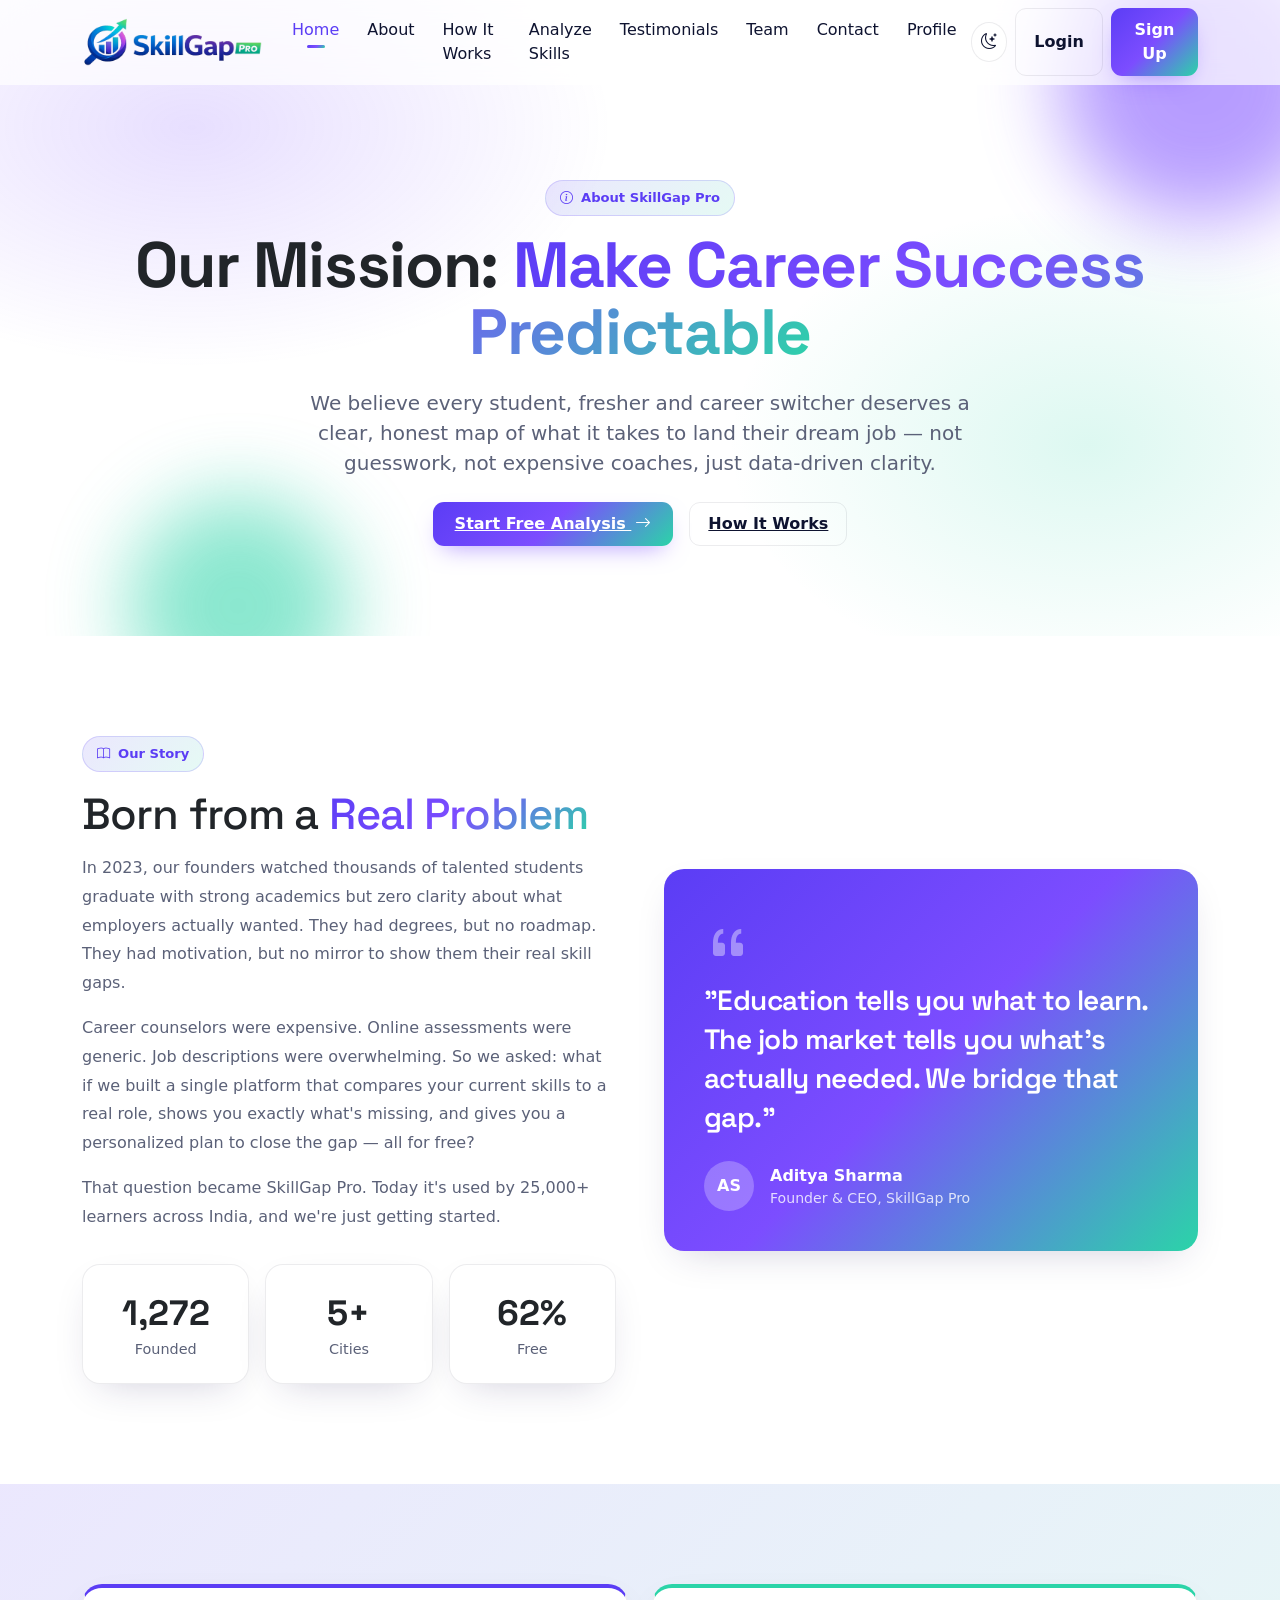
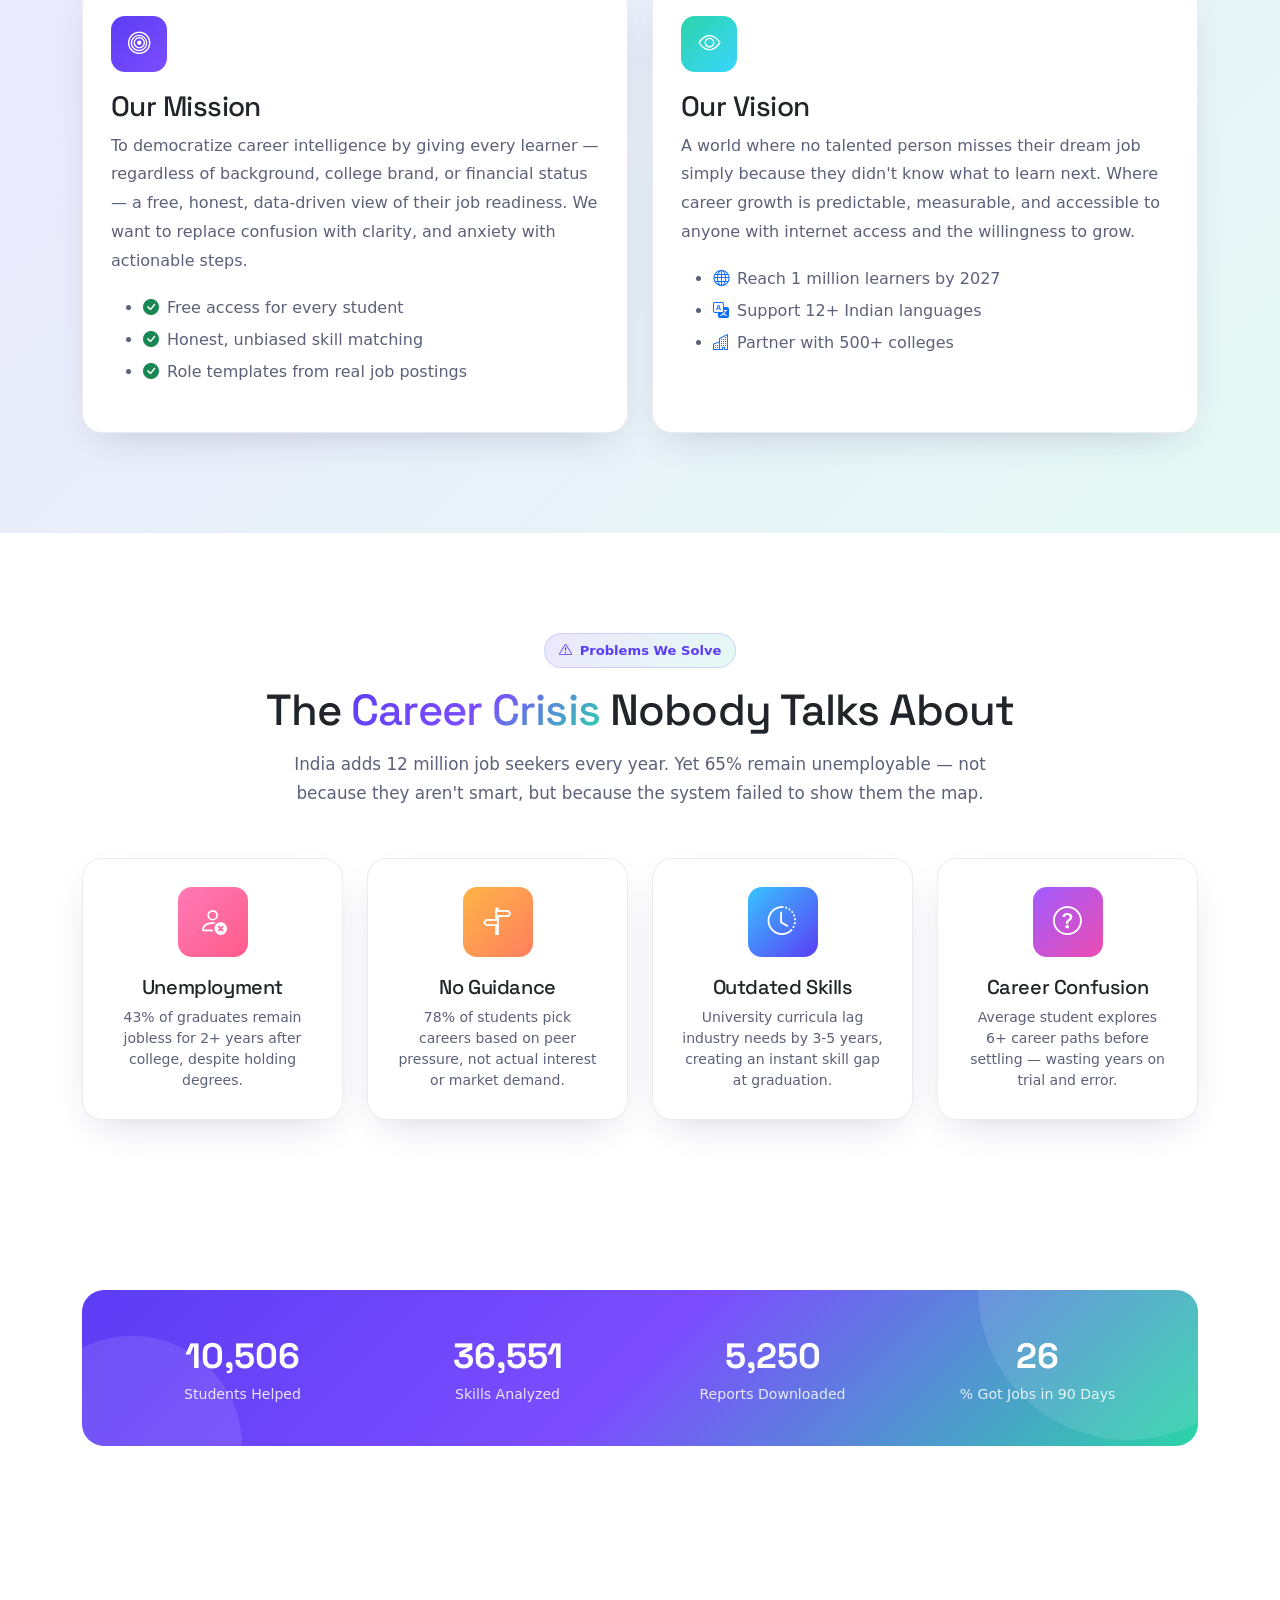
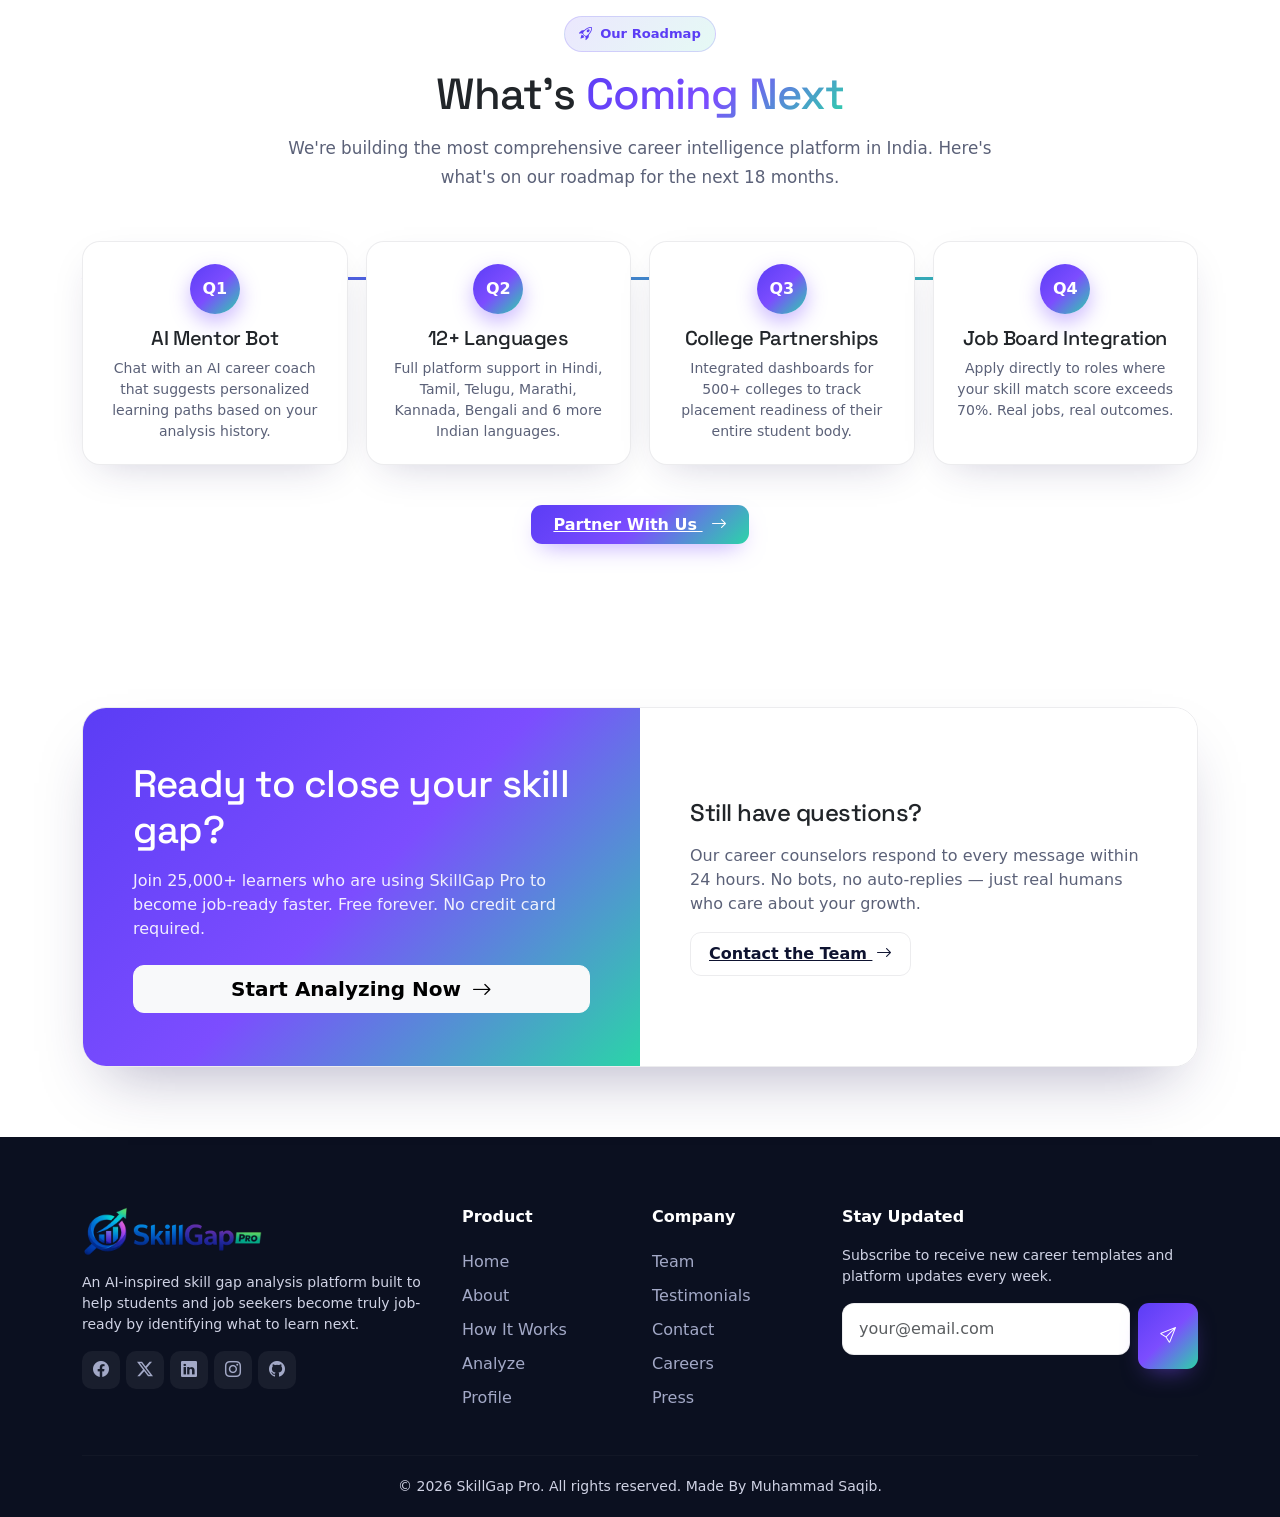
==== about.html @ 3271690a "add all files" ====
<!DOCTYPE html>
<html lang="en" data-bs-theme="light">
<head>
<meta charset="UTF-8" />
<meta name="viewport" content="width=device-width, initial-scale=1.0" />
<title>About — SkillGap Pro | Our Mission to Make Careers Accessible</title>
<link rel="stylesheet" href="css/style.css" />
<link rel="icon" href="./assets/logo/SkillGap favicon.png" />
<link href="https://cdn.jsdelivr.net/npm/bootstrap@5.3.2/dist/css/bootstrap.min.css" rel="stylesheet" />
<link rel="stylesheet" href="https://cdn.jsdelivr.net/npm/bootstrap-icons@1.11.2/font/bootstrap-icons.css" />
<link href="https://cdn.jsdelivr.net/npm/aos@2.3.4/dist/aos.css" rel="stylesheet" />
<link href="https://fonts.googleapis.com/css2?family=Plus+Jakarta+Sans:wght@400;500;600;700;800&family=Space+Grotesk:wght@500;700&display=swap" rel="stylesheet" />
</head>
<body>

<!-- ============ LOADER ============ -->
<div id="loader">
  <div class="loader-logo">
    <img src="./assets/logo/SkillGap_Logo.png" alt="Logo" style="width:200px;height: auto;">
  </div>
  <div class="loader-bar"></div>
</div>

<!-- ============ TOAST WRAPPER ============ -->
<div class="toast-wrap" id="toastWrap"></div>

<!-- ============ NAVBAR ============ -->
<nav class="navbar navbar-expand-lg fixed-top" id="mainNav">
  <div class="container">
    <a class="navbar-brand brand-logo" href="index.html">
      <!-- <span class="brand-mark"><i class="bi bi-graph-up-arrow"></i></span>
      SkillGap <span class="brand-gradient ms-1">Pro</span> -->
          <img src="./assets/logo/SkillGap_Logo.png" alt="Logo" style="width:180px;height: auto;">
    </a>
    <button class="navbar-toggler border-0" type="button" data-bs-toggle="collapse" data-bs-target="#navMenu">
      <i class="bi bi-list fs-3"></i>
    </button>
    <div class="collapse navbar-collapse" id="navMenu">
      <ul class="navbar-nav mx-auto">
        <li class="nav-item"><a class="nav-link active" href="index.html">Home</a></li>
        <li class="nav-item"><a class="nav-link" href="about.html">About</a></li>
        <li class="nav-item"><a class="nav-link" href="how-it-works.html">How It Works</a></li>
        <li class="nav-item"><a class="nav-link" href="analyze.html">Analyze Skills</a></li>
        <li class="nav-item"><a class="nav-link" href="testimonials.html">Testimonials</a></li>
        <li class="nav-item"><a class="nav-link" href="team.html">Team</a></li>
        <li class="nav-item"><a class="nav-link" href="contact.html">Contact</a></li>
        <li class="nav-item"><a class="nav-link" href="profile.html">Profile</a></li>
      </ul>
      <div class="d-flex align-items-center gap-2">
        <button class="theme-toggle" id="themeToggle" title="Toggle theme"><i class="bi bi-moon-stars"></i></button>
        <div id="authButtons" class="d-flex gap-2">
          <button class="btn-ghost" onclick="openAuth('login')">Login</button>
          <button class="btn-grad" onclick="openAuth('signup')">Sign Up</button>
        </div>
        <div id="userButtons" class="d-none align-items-center gap-2">
          <span class="d-none d-md-inline text-muted-2 small">Hi, <strong id="userName">User</strong></span>
          <button class="btn-ghost" onclick="logout()"><i class="bi bi-box-arrow-right"></i></button>
        </div>
      </div>
    </div>
  </div>
</nav>

<!-- ============ INTRO BANNER ============ -->
<section class="page-hero">
  <div class="shape s1"></div>
  <div class="shape s2"></div>
  <div class="container position-relative">
    <div data-aos="fade-up">
      <span class="badge-soft mb-3"><i class="bi bi-info-circle"></i> About SkillGap Pro</span>
      <h1 class="hero-title">Our Mission: <span class="brand-gradient">Make Career Success Predictable</span></h1>
      <p class="lead mx-auto" style="max-width:720px;color:var(--muted);">We believe every student, fresher and career switcher deserves a clear, honest map of what it takes to land their dream job — not guesswork, not expensive coaches, just data-driven clarity.</p>
      <div class="d-flex flex-wrap gap-3 justify-content-center mt-4">
        <a href="analyze.html" class="btn-grad btn-lg">Start Free Analysis <i class="bi bi-arrow-right ms-1"></i></a>
        <a href="how-it-works.html" class="btn-ghost btn-lg">How It Works</a>
      </div>
    </div>
  </div>
</section>

<!-- ============ OUR STORY ============ -->
<section class="section">
  <div class="container">
    <div class="row align-items-center g-5">
      <div class="col-lg-6" data-aos="fade-right">
        <span class="badge-soft mb-3"><i class="bi bi-book"></i> Our Story</span>
        <h2 class="section-title">Born from a <span class="brand-gradient">Real Problem</span></h2>
        <p class="text-muted-2" style="line-height:1.8;">In 2023, our founders watched thousands of talented students graduate with strong academics but zero clarity about what employers actually wanted. They had degrees, but no roadmap. They had motivation, but no mirror to show them their real skill gaps.</p>
        <p class="text-muted-2" style="line-height:1.8;">Career counselors were expensive. Online assessments were generic. Job descriptions were overwhelming. So we asked: what if we built a single platform that compares your current skills to a real role, shows you exactly what's missing, and gives you a personalized plan to close the gap — all for free?</p>
        <p class="text-muted-2" style="line-height:1.8;">That question became SkillGap Pro. Today it's used by 25,000+ learners across India, and we're just getting started.</p>
        <div class="row g-3 mt-3">
          <div class="col-4"><div class="counter-card"><div class="num"><span class="counter" data-target="2023">0</span></div><div class="lbl">Founded</div></div></div>
          <div class="col-4"><div class="counter-card"><div class="num"><span class="counter" data-target="8">0</span>+</div><div class="lbl">Cities</div></div></div>
          <div class="col-4"><div class="counter-card"><div class="num"><span class="counter" data-target="100">0</span>%</div><div class="lbl">Free</div></div></div>
        </div>
      </div>
      <div class="col-lg-6" data-aos="fade-left">
        <div class="glass-card" style="background:var(--brand-grad);color:#fff;padding:40px;border:none;">
          <i class="bi bi-quote" style="font-size:3rem;opacity:.4;"></i>
          <h3 style="font-weight:600;line-height:1.4;">"Education tells you what to learn. The job market tells you what's actually needed. We bridge that gap."</h3>
          <div class="d-flex align-items-center gap-3 mt-4">
            <div style="width:50px;height:50px;border-radius:50%;background:rgba(255,255,255,.25);display:grid;place-items:center;font-weight:700;">AS</div>
            <div><strong>Aditya Sharma</strong><div style="opacity:.8;font-size:.88rem;">Founder & CEO, SkillGap Pro</div></div>
          </div>
        </div>
      </div>
    </div>
  </div>
</section>

<!-- ============ MISSION & VISION ============ -->
<section class="section" style="background:var(--brand-grad-soft);">
  <div class="container">
    <div class="row g-4">
      <div class="col-lg-6" data-aos="fade-up">
        <div class="glass-card h-100" style="border-top:4px solid var(--brand-1);">
          <div class="feature-icon bg-grad-1"><i class="bi bi-bullseye"></i></div>
          <h3>Our Mission</h3>
          <p class="text-muted-2" style="line-height:1.8;">To democratize career intelligence by giving every learner — regardless of background, college brand, or financial status — a free, honest, data-driven view of their job readiness. We want to replace confusion with clarity, and anxiety with actionable steps.</p>
          <ul class="mt-3 text-muted-2" style="line-height:2;">
            <li><i class="bi bi-check-circle-fill text-success me-2"></i>Free access for every student</li>
            <li><i class="bi bi-check-circle-fill text-success me-2"></i>Honest, unbiased skill matching</li>
            <li><i class="bi bi-check-circle-fill text-success me-2"></i>Role templates from real job postings</li>
          </ul>
        </div>
      </div>
      <div class="col-lg-6" data-aos="fade-up" data-aos-delay="100">
        <div class="glass-card h-100" style="border-top:4px solid var(--brand-3);">
          <div class="feature-icon bg-grad-2"><i class="bi bi-eye"></i></div>
          <h3>Our Vision</h3>
          <p class="text-muted-2" style="line-height:1.8;">A world where no talented person misses their dream job simply because they didn't know what to learn next. Where career growth is predictable, measurable, and accessible to anyone with internet access and the willingness to grow.</p>
          <ul class="mt-3 text-muted-2" style="line-height:2;">
            <li><i class="bi bi-globe text-primary me-2"></i>Reach 1 million learners by 2027</li>
            <li><i class="bi bi-translate text-primary me-2"></i>Support 12+ Indian languages</li>
            <li><i class="bi bi-buildings text-primary me-2"></i>Partner with 500+ colleges</li>
          </ul>
        </div>
      </div>
    </div>
  </div>
</section>

<!-- ============ INDUSTRY PROBLEMS ============ -->
<section class="section">
  <div class="container">
    <div class="text-center mb-5" data-aos="fade-up">
      <span class="badge-soft mb-3"><i class="bi bi-exclamation-triangle"></i> Problems We Solve</span>
      <h2 class="section-title">The <span class="brand-gradient">Career Crisis</span> Nobody Talks About</h2>
      <p class="section-sub">India adds 12 million job seekers every year. Yet 65% remain unemployable — not because they aren't smart, but because the system failed to show them the map.</p>
    </div>
    <div class="row g-4">
      <div class="col-md-6 col-lg-3" data-aos="zoom-in">
        <div class="glass-card text-center">
          <div class="feature-icon bg-grad-3 mx-auto" style="width:70px;height:70px;font-size:1.8rem;"><i class="bi bi-person-x"></i></div>
          <h5>Unemployment</h5>
          <p class="text-muted-2 small mb-0">43% of graduates remain jobless for 2+ years after college, despite holding degrees.</p>
        </div>
      </div>
      <div class="col-md-6 col-lg-3" data-aos="zoom-in" data-aos-delay="100">
        <div class="glass-card text-center">
          <div class="feature-icon bg-grad-4 mx-auto" style="width:70px;height:70px;font-size:1.8rem;"><i class="bi bi-signpost-split"></i></div>
          <h5>No Guidance</h5>
          <p class="text-muted-2 small mb-0">78% of students pick careers based on peer pressure, not actual interest or market demand.</p>
        </div>
      </div>
      <div class="col-md-6 col-lg-3" data-aos="zoom-in" data-aos-delay="200">
        <div class="glass-card text-center">
          <div class="feature-icon bg-grad-5 mx-auto" style="width:70px;height:70px;font-size:1.8rem;"><i class="bi bi-clock-history"></i></div>
          <h5>Outdated Skills</h5>
          <p class="text-muted-2 small mb-0">University curricula lag industry needs by 3-5 years, creating an instant skill gap at graduation.</p>
        </div>
      </div>
      <div class="col-md-6 col-lg-3" data-aos="zoom-in" data-aos-delay="300">
        <div class="glass-card text-center">
          <div class="feature-icon bg-grad-6 mx-auto" style="width:70px;height:70px;font-size:1.8rem;"><i class="bi bi-question-circle"></i></div>
          <h5>Career Confusion</h5>
          <p class="text-muted-2 small mb-0">Average student explores 6+ career paths before settling — wasting years on trial and error.</p>
        </div>
      </div>
    </div>
  </div>
</section>

<!-- ============ ACHIEVEMENT STATS ============ -->
<section class="section-sm">
  <div class="container">
    <div class="stats-bar" data-aos="zoom-in">
      <div class="row g-4 position-relative" style="z-index:2;">
        <div class="col-6 col-md-3 text-center stat"><strong class="counter" data-target="25000">0</strong><span>Students Helped</span></div>
        <div class="col-6 col-md-3 text-center stat"><strong class="counter" data-target="87000">0</strong><span>Skills Analyzed</span></div>
        <div class="col-6 col-md-3 text-center stat"><strong class="counter" data-target="12500">0</strong><span>Reports Downloaded</span></div>
        <div class="col-6 col-md-3 text-center stat"><strong class="counter" data-target="62">0</strong><span>% Got Jobs in 90 Days</span></div>
      </div>
    </div>
  </div>
</section>

<!-- ============ FUTURE GOALS / ROADMAP ============ -->
<section class="section">
  <div class="container">
    <div class="text-center mb-5" data-aos="fade-up">
      <span class="badge-soft mb-3"><i class="bi bi-rocket-takeoff"></i> Our Roadmap</span>
      <h2 class="section-title">What's <span class="brand-gradient">Coming Next</span></h2>
      <p class="section-sub">We're building the most comprehensive career intelligence platform in India. Here's what's on our roadmap for the next 18 months.</p>
    </div>
    <div class="roadmap" data-aos="fade-up">
      <div class="node"><div class="step-num">Q1</div><h5>AI Mentor Bot</h5><p class="text-muted-2 small mb-0">Chat with an AI career coach that suggests personalized learning paths based on your analysis history.</p></div>
      <div class="node"><div class="step-num">Q2</div><h5>12+ Languages</h5><p class="text-muted-2 small mb-0">Full platform support in Hindi, Tamil, Telugu, Marathi, Kannada, Bengali and 6 more Indian languages.</p></div>
      <div class="node"><div class="step-num">Q3</div><h5>College Partnerships</h5><p class="text-muted-2 small mb-0">Integrated dashboards for 500+ colleges to track placement readiness of their entire student body.</p></div>
      <div class="node"><div class="step-num">Q4</div><h5>Job Board Integration</h5><p class="text-muted-2 small mb-0">Apply directly to roles where your skill match score exceeds 70%. Real jobs, real outcomes.</p></div>
    </div>
    <div class="text-center mt-5" data-aos="fade-up">
      <a href="contact.html" class="btn-grad btn-lg">Partner With Us <i class="bi bi-arrow-right ms-2"></i></a>
    </div>
  </div>
</section>

<!-- ============ CTA BANNER ============ -->
<section class="section-sm">
  <div class="container">
    <div class="split-banner" data-aos="zoom-in">
      <div class="left d-flex flex-column justify-content-center">
        <h2 class="mb-3" style="font-size:clamp(1.8rem,3vw,2.5rem);">Ready to close your skill gap?</h2>
        <p class="mb-4" style="opacity:.9;">Join 25,000+ learners who are using SkillGap Pro to become job-ready faster. Free forever. No credit card required.</p>
        <a href="analyze.html" class="btn btn-light btn-lg" style="border-radius:11px;font-weight:600;">Start Analyzing Now <i class="bi bi-arrow-right ms-1"></i></a>
      </div>
      <div class="right d-flex flex-column justify-content-center">
        <h4 class="mb-3">Still have questions?</h4>
        <p class="text-muted-2">Our career counselors respond to every message within 24 hours. No bots, no auto-replies — just real humans who care about your growth.</p>
        <a href="contact.html" class="btn-ghost align-self-start">Contact the Team <i class="bi bi-arrow-right ms-1"></i></a>
      </div>
    </div>
  </div>
</section>

 <footer class="footer">
    <div class="container">
      <div class="row g-4">
        <div class="col-lg-4">
          <div class="d-flex align-items-center gap-2 mb-3">
            <h4 class="mb-0 text-white"><img src="./assets/logo/SkillGap_Logo.png" alt="Logo" style="width:180px;height: auto;"></h4>
          </div>
          <p class="small">An AI-inspired skill gap analysis platform built to help students and job seekers become
            truly job-ready by identifying what to learn next.</p>
          <div class="socials mt-3"><a href="#"><i class="bi bi-facebook"></i></a><a href="#"><i
                class="bi bi-twitter-x"></i></a><a href="#"><i class="bi bi-linkedin"></i></a><a href="#"><i
                class="bi bi-instagram"></i></a><a href="#"><i class="bi bi-github"></i></a></div>
        </div>
        <div class="col-6 col-lg-2">
          <h6>Product</h6><a href="index.html">Home</a><a href="about.html">About</a><a href="how-it-works.html">How It
            Works</a><a href="analyze.html">Analyze</a><a href="profile.html">Profile</a>
        </div>
        <div class="col-6 col-lg-2">
          <h6>Company</h6><a href="team.html">Team</a><a href="testimonials.html">Testimonials</a><a
            href="contact.html">Contact</a><a href="#">Careers</a><a href="#">Press</a>
        </div>
        <div class="col-lg-4">
          <h6>Stay Updated</h6>
          <p class="small">Subscribe to receive new career templates and platform updates every week.</p>
          <form class="d-flex gap-2" onsubmit="event.preventDefault();showToast('Subscribed!','success');this.reset();">
            <input type="email" placeholder="your@email.com" class="form-control" required>
            <button class="btn-grad" type="submit"><i class="bi bi-send"></i></button>
          </form>
        </div>
      </div>
      <hr style="border-color:rgba(255,255,255,.1);margin:40px 0 20px;">
      <div class="d-flex flex-wrap justify-content-center gap-2 small">
        <div>© <span id="year"></span> SkillGap Pro. All rights reserved. Made By Muhammad Saqib.</div>
        <!-- <div><a href="#" class="d-inline">Privacy</a> · <a href="#" class="d-inline">Terms</a> · <a href="#"
            class="d-inline">Cookies</a></div> -->
      </div>
    </div>
  </footer>
<button id="backTop" title="Back to top"><i class="bi bi-arrow-up"></i></button>
<div class="modal fade" id="authModal" tabindex="-1"><div class="modal-dialog modal-dialog-centered"><div class="modal-content p-4"><div class="text-center mb-3"><span class="brand-mark mx-auto mb-2"><i class="bi bi-graph-up-arrow"></i></span><h4 class="mb-0">Welcome to SkillGap <span class="brand-gradient">Pro</span></h4></div><div class="auth-tabs"><button id="tabLogin" class="active" onclick="switchAuth('login')">Login</button><button id="tabSignup" onclick="switchAuth('signup')">Sign Up</button></div><form id="loginForm" class="d-block"><div class="mb-3"><label class="form-label small fw-semibold">Email</label><input type="email" class="form-control" id="loginEmail" placeholder="you@example.com" required></div><div class="mb-3"><label class="form-label small fw-semibold">Password</label><input type="password" class="form-control" id="loginPass" placeholder="••••••••" required></div><button type="submit" class="btn-grad w-100 py-2 mt-2">Login</button></form><form id="signupForm" class="d-none"><div class="mb-3"><label class="form-label small fw-semibold">Full Name</label><input type="text" class="form-control" id="suName" required></div><div class="mb-3"><label class="form-label small fw-semibold">Email</label><input type="email" class="form-control" id="suEmail" required></div><div class="row g-2"><div class="col-6 mb-3"><label class="form-label small fw-semibold">Password</label><input type="password" class="form-control" id="suPass" required></div><div class="col-6 mb-3"><label class="form-label small fw-semibold">Confirm</label><input type="password" class="form-control" id="suPass2" required></div></div><div class="mb-3"><label class="form-label small fw-semibold">I am a...</label><select id="suRole" class="form-select" required><option value="">-- Select --</option><option>Student</option><option>Job Seeker</option><option>Fresher</option><option>Professional</option></select></div><button type="submit" class="btn-grad w-100 py-2 mt-2">Create Account</button></form></div></div></div>

<script src="https://code.jquery.com/jquery-3.7.1.min.js"></script>
<script src="https://cdn.jsdelivr.net/npm/bootstrap@5.3.2/dist/js/bootstrap.bundle.min.js"></script>
<script src="https://cdn.jsdelivr.net/npm/aos@2.3.4/dist/aos.js"></script>
<script src="js/app.js"></script>
</body>
</html>
---- css/style.css ----
/* =======================================================
   SkillGap Pro — Shared Design System
   ======================================================= */
:root{
  --brand-1:#5b3df5;
  --brand-2:#7c4dff;
  --brand-3:#2bd4a8;
  --brand-grad:linear-gradient(135deg,#5b3df5 0%,#7c4dff 50%,#2bd4a8 100%);
  --brand-grad-soft:linear-gradient(135deg,rgba(91,61,245,.12),rgba(43,212,168,.12));
  --bg:#f6f7fb;
  --card:#ffffff;
  --text:#0e1330;
  --muted:#5b6178;
  --border:rgba(14,19,48,.08);
  --shadow:0 14px 40px -18px rgba(38,30,90,.25);
  --shadow-lg:0 30px 60px -25px rgba(38,30,90,.35);
}
[data-bs-theme="dark"]{
  --bg:#0b1020;
  --card:#121933;
  --text:#eef0ff;
  --muted:#a3a9c7;
  --border:rgba(255,255,255,.08);
  --shadow:0 14px 40px -18px rgba(0,0,0,.6);
  --shadow-lg:0 30px 60px -25px rgba(0,0,0,.8);
}
*{ -webkit-tap-highlight-color:transparent;}
html{ scroll-behavior:smooth;}
body{
  font-family:'Plus Jakarta Sans',system-ui,-apple-system,Segoe UI,Roboto,sans-serif;
  background:var(--bg);color:var(--text);overflow-x:hidden;
}
h1,h2,h3,h4,h5{ font-family:'Space Grotesk','Plus Jakarta Sans',sans-serif;font-weight:700;letter-spacing:-.02em;}
.section{ padding:100px 0; position:relative;}
.section-sm{ padding:70px 0;}
.section-lg{ padding:140px 0;}
.text-muted-2{ color:var(--muted)!important;}
.brand-gradient{
  background:var(--brand-grad);-webkit-background-clip:text;background-clip:text;color:transparent;
}
.badge-soft{
  display:inline-flex;align-items:center;gap:8px;
  padding:7px 14px;border-radius:999px;
  background:var(--brand-grad-soft);
  color:var(--brand-1);font-weight:600;font-size:.82rem;
  border:1px solid rgba(91,61,245,.18);
}
[data-bs-theme="dark"] .badge-soft{ color:#bcb0ff;border-color:rgba(124,77,255,.3);}
.section-title{ font-size:clamp(1.8rem,3.4vw,2.8rem);margin-bottom:14px;}
.section-sub{ color:var(--muted);max-width:720px;margin:0 auto 50px;font-size:1.05rem;line-height:1.7;}
.hero-title{ font-size:clamp(2.2rem,5vw,4.2rem);line-height:1.05;font-weight:800;margin-bottom:22px;}

/* ====== NAVBAR ====== */
.navbar{
  background:rgba(255,255,255,.7);backdrop-filter:blur(18px);-webkit-backdrop-filter:blur(18px);
  transition:all .3s ease;padding:14px 0;border-bottom:1px solid transparent;
}
[data-bs-theme="dark"] .navbar{ background:rgba(11,16,32,.7);}
.navbar.scrolled{ box-shadow:0 10px 30px -20px rgba(0,0,0,.25);border-bottom-color:var(--border);padding:8px 0;}
.navbar .brand-logo{
  display:flex;align-items:center;gap:10px;font-weight:800;font-family:'Space Grotesk';
  font-size:1.3rem;color:var(--text)!important;
}
.brand-mark{
  width:38px;height:38px;border-radius:11px;background:var(--brand-grad);
  display:grid;place-items:center;color:#fff;font-size:1.1rem;
  box-shadow:0 8px 20px rgba(124,77,255,.4);
}
.nav-link{
  color:var(--text)!important;font-weight:500;font-size:.95rem;
  padding:8px 14px!important;border-radius:8px;transition:all .25s;position:relative;
}
.nav-link:hover{ color:var(--brand-1)!important;}
.nav-link.active{ color:var(--brand-1)!important;}
.nav-link.active::after{
  content:"";position:absolute;bottom:2px;left:50%;transform:translateX(-50%);
  width:18px;height:3px;border-radius:3px;background:var(--brand-grad);
}
.btn-grad{
  background:var(--brand-grad);color:#fff;border:none;
  padding:10px 22px;border-radius:11px;font-weight:600;
  box-shadow:0 10px 25px -10px rgba(124,77,255,.6);transition:transform .25s, box-shadow .25s;
}
.btn-grad:hover{ color:#fff;transform:translateY(-2px);box-shadow:0 16px 32px -10px rgba(124,77,255,.7);}
.btn-ghost{
  background:transparent;border:1.5px solid var(--border);color:var(--text);
  padding:9px 18px;border-radius:11px;font-weight:600;transition:.25s;
}
.btn-ghost:hover{ border-color:var(--brand-1);color:var(--brand-1);}
.theme-toggle{
  width:40px;height:40px;border-radius:50%;border:1.5px solid var(--border);
  background:var(--card);color:var(--text);display:grid;place-items:center;cursor:pointer;transition:.25s;
}
.theme-toggle:hover{ border-color:var(--brand-1);color:var(--brand-1);}

/* ====== HERO ====== */
.hero{
  position:relative;padding:160px 0 100px;overflow:hidden;
  background:
    radial-gradient(900px 500px at 85% 10%, rgba(124,77,255,.18), transparent 60%),
    radial-gradient(700px 500px at 10% 60%, rgba(43,212,168,.16), transparent 60%);
}
[data-bs-theme="dark"] .hero{
  background:
    radial-gradient(900px 500px at 85% 10%, rgba(124,77,255,.28), transparent 60%),
    radial-gradient(700px 500px at 10% 60%, rgba(43,212,168,.2), transparent 60%);
}
.hero p.lead{ font-size:1.15rem;color:var(--muted);max-width:560px;line-height:1.7;}
.typed{ border-right:3px solid var(--brand-1);padding-right:4px;color:var(--brand-1);}
.shape{
  position:absolute;border-radius:50%;filter:blur(40px);opacity:.55;
  animation:float 10s ease-in-out infinite;
}
.shape.s1{ width:280px;height:280px;background:#7c4dff;top:-60px;right:-60px;}
.shape.s2{ width:220px;height:220px;background:#2bd4a8;bottom:-80px;left:10%;animation-delay:-3s;}
.shape.s3{ width:160px;height:160px;background:#ff7ab6;top:40%;left:-40px;animation-delay:-6s;}
@keyframes float{ 50%{ transform:translateY(-30px) translateX(15px);} }

/* ====== CARDS ====== */
.glass-card{
  background:var(--card);border:1px solid var(--border);
  border-radius:20px;padding:28px;box-shadow:var(--shadow);
  transition:transform .35s ease, box-shadow .35s ease;height:100%;
}
.glass-card:hover{ transform:translateY(-6px); box-shadow:var(--shadow-lg);}
.feature-icon{
  width:56px;height:56px;border-radius:14px;display:grid;place-items:center;
  color:#fff;font-size:1.4rem;margin-bottom:18px;
}
.bg-grad-1{ background:linear-gradient(135deg,#5b3df5,#7c4dff);}
.bg-grad-2{ background:linear-gradient(135deg,#2bd4a8,#3ad6ff);}
.bg-grad-3{ background:linear-gradient(135deg,#ff7ab6,#ff5c8a);}
.bg-grad-4{ background:linear-gradient(135deg,#ffb547,#ff7e5f);}
.bg-grad-5{ background:linear-gradient(135deg,#37c4ff,#5b3df5);}
.bg-grad-6{ background:linear-gradient(135deg,#a05bff,#ec4cb1);}

/* ====== COUNTERS ====== */
.counter-card{
  background:var(--card);border-radius:18px;padding:22px;text-align:center;
  border:1px solid var(--border);box-shadow:var(--shadow);
}
.counter-card .num{ font-family:'Space Grotesk';font-size:2.2rem;font-weight:800;}
.counter-card .lbl{ color:var(--muted);font-size:.9rem;}

/* ====== TIMELINE ====== */
.timeline{ position:relative; padding:30px 0;}
.timeline::before{
  content:"";position:absolute;left:50%;top:0;bottom:0;width:3px;
  background:linear-gradient(180deg,transparent,#7c4dff 20%,#2bd4a8 80%,transparent);
  transform:translateX(-50%);border-radius:3px;
}
.t-step{ display:flex;align-items:center;gap:24px;margin-bottom:30px;position:relative;}
.t-step .t-body{
  flex:1;background:var(--card);border-radius:18px;padding:22px;
  border:1px solid var(--border);box-shadow:var(--shadow);
}
.t-step .t-icon{
  width:56px;height:56px;border-radius:50%;flex-shrink:0;
  background:var(--brand-grad);color:#fff;display:grid;place-items:center;
  font-weight:700;font-size:1.2rem;box-shadow:0 8px 22px rgba(124,77,255,.4);z-index:2;
}
.t-step.left{ flex-direction:row;}
.t-step.right{ flex-direction:row-reverse;}
@media (max-width:767px){
  .timeline::before{ left:26px;}
  .t-step,.t-step.right{ flex-direction:row;}
}

/* ====== DONUTS / CHIPS ====== */
.donut{
  --p:65;width:170px;height:170px;border-radius:50%;
  background:conic-gradient(var(--brand-1) calc(var(--p)*1%), rgba(125,77,255,.12) 0);
  display:grid;place-items:center;position:relative;margin:0 auto;
}
.donut::before{ content:"";position:absolute;inset:14px;border-radius:50%;background:var(--card);}
.donut .val{ position:relative;font-family:'Space Grotesk';font-weight:800;font-size:1.8rem;}
.donut .lbl{ position:relative;color:var(--muted);font-size:.78rem;text-transform:uppercase;letter-spacing:.08em;}
.skill-chip{
  display:inline-flex;align-items:center;gap:6px;padding:6px 12px;border-radius:999px;
  font-size:.82rem;font-weight:600;margin:4px;
}
.chip-strong{ background:rgba(43,212,168,.15);color:#0a8c6a;border:1px solid rgba(43,212,168,.35);}
.chip-miss{ background:rgba(255,92,138,.13);color:#c63460;border:1px solid rgba(255,92,138,.3);}
.chip-improve{ background:rgba(255,181,71,.16);color:#a26a00;border:1px solid rgba(255,181,71,.4);}
[data-bs-theme="dark"] .chip-strong{ color:#7af0c8;}
[data-bs-theme="dark"] .chip-miss{ color:#ff95b3;}
[data-bs-theme="dark"] .chip-improve{ color:#ffc97a;}

/* ====== TESTIMONIALS ====== */
.testimonial{
  background:var(--card);border-radius:20px;padding:26px;border:1px solid var(--border);
  box-shadow:var(--shadow);height:100%;
}
.testimonial .stars{ color:#f5b400; margin-bottom:10px;}
.testimonial .who{ display:flex;align-items:center;gap:12px;margin-top:18px;}
.testimonial .who img{ width:46px;height:46px;border-radius:50%;object-fit:cover;}

/* ====== TEAM ====== */
.team-card{
  background:var(--card);border-radius:20px;border:1px solid var(--border);
  box-shadow:var(--shadow);overflow:hidden;text-align:center;
  transition:transform .35s, box-shadow .35s;
}
.team-card:hover{ transform:translateY(-8px);box-shadow:var(--shadow-lg);}
.team-card .photo{
  height:240px;background:var(--brand-grad-soft);display:grid;place-items:center;
  font-size:5rem;color:rgba(124,77,255,.55);
}
.team-card .info{ padding:20px;}
.team-card .socials a{
  width:34px;height:34px;border-radius:50%;display:inline-grid;place-items:center;
  background:var(--brand-grad-soft);color:var(--brand-1);margin:0 3px;transition:.25s;
}
.team-card .socials a:hover{ background:var(--brand-grad);color:#fff;}

/* ====== GALLERY ====== */
.gallery-img{
  border-radius:18px;overflow:hidden;border:1px solid var(--border);
  box-shadow:var(--shadow);transition:transform .35s;cursor:pointer;
  aspect-ratio:4/3;display:grid;place-items:center;
  background:var(--brand-grad-soft);font-size:3rem;color:var(--brand-1);
  position:relative;
}
.gallery-img:hover{ transform:scale(1.03);}
.gallery-img .tag{
  position:absolute;left:14px;bottom:14px;background:var(--card);
  padding:6px 12px;border-radius:8px;font-size:.8rem;font-weight:600;color:var(--text);
}

/* ====== NEWSLETTER ====== */
.newsletter{
  background:var(--brand-grad);border-radius:28px;padding:50px;
  color:#fff;text-align:center;position:relative;overflow:hidden;
}
.newsletter::before,.newsletter::after{
  content:"";position:absolute;border-radius:50%;background:rgba(255,255,255,.12);
}
.newsletter::before{ width:260px;height:260px;top:-100px;right:-100px;}
.newsletter::after{ width:200px;height:200px;bottom:-80px;left:-60px;}

/* ====== CONTACT / FORMS ====== */
.contact-form input,.contact-form textarea,.contact-form select,.form-control,.form-select{
  background:var(--card)!important;border:1.5px solid var(--border)!important;color:var(--text)!important;
  border-radius:12px!important;padding:13px 16px!important;width:100%!important;margin-bottom:14px;transition:.25s;
}
.contact-form input:focus,.contact-form textarea:focus,.contact-form select:focus,
.form-control:focus,.form-select:focus{
  outline:none!important;border-color:var(--brand-1)!important;box-shadow:0 0 0 4px rgba(124,77,255,.15)!important;
}
.contact-info-card{
  background:var(--card);border:1px solid var(--border);border-radius:18px;
  padding:22px;box-shadow:var(--shadow);height:100%;
}
.contact-info-card .ic{
  width:52px;height:52px;border-radius:14px;display:grid;place-items:center;
  color:#fff;font-size:1.4rem;margin-bottom:14px;
}

/* ====== FAQ ACCORDION ====== */
.accordion-item{
  background:var(--card)!important;border:1px solid var(--border)!important;
  border-radius:14px!important;margin-bottom:12px;overflow:hidden;
}
.accordion-button{
  background:transparent!important;color:var(--text)!important;
  font-weight:600;box-shadow:none!important;
}
.accordion-button:not(.collapsed){ color:var(--brand-1)!important;background:var(--brand-grad-soft)!important;}
.accordion-button::after{ filter:var(--brand-1);}
.accordion-body{ color:var(--muted);line-height:1.7;}

/* ====== FOOTER ====== */
.footer{
  background:#0b1020;color:#cfd2e4;padding:70px 0 20px;
}
.footer h6{ color:#fff;font-weight:700;margin-bottom:18px;}
.footer a{ color:#a3a9c7;text-decoration:none;display:block;padding:5px 0;transition:.2s;}
.footer a:hover{ color:#fff;}
.footer .socials a{
  width:38px;height:38px;border-radius:10px;background:rgba(255,255,255,.06);
  display:inline-grid;place-items:center;margin-right:6px;
}
.footer .socials a:hover{ background:var(--brand-grad);}

/* ====== BACK TO TOP ====== */
#backTop{
  position:fixed;right:22px;bottom:22px;width:46px;height:46px;border-radius:50%;
  background:var(--brand-grad);color:#fff;border:none;
  display:none;align-items:center;justify-content:center;
  box-shadow:0 10px 25px rgba(124,77,255,.5);z-index:999;
}
#backTop.show{ display:flex;}

/* ====== TOAST ====== */
.toast-wrap{
  position:fixed;top:90px;right:22px;z-index:9999;display:flex;flex-direction:column;gap:10px;
}
.toast-msg{
  background:var(--card);border:1px solid var(--border);border-left:4px solid var(--brand-1);
  border-radius:12px;padding:14px 18px;box-shadow:var(--shadow);
  min-width:240px;display:flex;align-items:center;gap:12px;
  animation:slideIn .35s ease;
}
.toast-msg.success{ border-left-color:#2bd4a8;}
.toast-msg.error{ border-left-color:#ff5c8a;}
.toast-msg.warning{ border-left-color:#ffb547;}
@keyframes slideIn{ from{opacity:0;transform:translateX(20px);}}

/* ====== AUTH MODAL ====== */
.modal-content{
  background:var(--card);color:var(--text);border:1px solid var(--border);border-radius:20px;
}
.modal-content .form-control,.modal-content .form-select{
  background:transparent!important;color:var(--text)!important;
  border:1.5px solid var(--border)!important;border-radius:11px!important;padding:11px 14px!important;
}
.modal-content .form-control:focus,.modal-content .form-select:focus{
  border-color:var(--brand-1)!important;box-shadow:0 0 0 4px rgba(124,77,255,.15)!important;
}
.auth-tabs{
  display:flex;background:var(--brand-grad-soft);padding:5px;border-radius:12px;margin-bottom:24px;
}
.auth-tabs button{
  flex:1;border:none;background:transparent;padding:10px;border-radius:9px;font-weight:600;color:var(--muted);
}
.auth-tabs button.active{ background:var(--card);color:var(--brand-1);box-shadow:0 4px 12px rgba(0,0,0,.06);}

/* ====== ANALYZE / DASHBOARD ====== */
.app-shell{ padding:120px 0 80px; min-height:100vh;}
.input-card{
  background:var(--card);border-radius:22px;border:1px solid var(--border);
  box-shadow:var(--shadow);padding:30px;
}
.tag-input{
  display:flex;flex-wrap:wrap;gap:6px;align-items:center;
  background:transparent;border:1.5px solid var(--border);border-radius:12px;padding:8px;min-height:54px;
}
.tag-input:focus-within{ border-color:var(--brand-1); box-shadow:0 0 0 4px rgba(124,77,255,.15);}
.tag-input input{ flex:1;min-width:140px;border:none;outline:none;background:transparent;color:var(--text);padding:6px;}
.tag-item{
  background:var(--brand-grad-soft);color:var(--brand-1);
  padding:5px 10px;border-radius:8px;font-size:.85rem;font-weight:600;
  display:inline-flex;align-items:center;gap:6px;
}
.tag-item .x{ cursor:pointer;font-weight:700;}
.result-grid .glass-card{ padding:24px;}
.big-donut{
  width:220px;height:220px;border-radius:50%;
  background:conic-gradient(var(--brand-1) calc(var(--p,0)*1%), rgba(125,77,255,.1) 0);
  display:grid;place-items:center;position:relative;margin:0 auto;transition: background 1s ease;
}
.big-donut::before{ content:"";position:absolute;inset:18px;border-radius:50%;background:var(--card);}
.big-donut .val{ position:relative;font-family:'Space Grotesk';font-weight:800;font-size:2.6rem;}
.big-donut .lbl{ position:relative;color:var(--muted);font-size:.85rem;}
.bar-skill{ margin-bottom:14px;}
.bar-skill .top{ display:flex;justify-content:space-between;font-size:.88rem;font-weight:600;margin-bottom:6px;}
.bar-skill .bar{ height:8px;border-radius:8px;background:rgba(0,0,0,.06);overflow:hidden;}
[data-bs-theme="dark"] .bar-skill .bar{ background:rgba(255,255,255,.08);}
.bar-skill .fill{ height:100%;background:var(--brand-grad);border-radius:8px;transition:width 1.2s;}
.history-item{
  background:var(--card);border:1px solid var(--border);border-radius:14px;
  padding:14px 18px;margin-bottom:10px;display:flex;justify-content:space-between;align-items:center;gap:14px;flex-wrap:wrap;
}
.history-item .score{
  background:var(--brand-grad);color:#fff;padding:5px 12px;border-radius:8px;font-weight:700;font-size:.9rem;
}

/* ====== REPORT TEMPLATE ====== */
.report-wrap{
  background:#fff;color:#0e1330;border-radius:18px;padding:40px;max-width:880px;margin:0 auto;
  box-shadow:var(--shadow-lg);
}
.report-wrap h1{ font-family:'Space Grotesk';color:#5b3df5;}
.report-wrap .section-block{ margin-top:28px;padding-top:22px;border-top:1px solid #eee;}
.report-wrap .chip{
  display:inline-block;padding:6px 12px;border-radius:999px;font-size:.85rem;margin:4px;font-weight:600;
}
.report-wrap .chip.strong{ background:#e7faf2;color:#0a8c6a;}
.report-wrap .chip.miss{ background:#ffe9ef;color:#c63460;}
.report-wrap .chip.impr{ background:#fff4dc;color:#a26a00;}
.report-donut{
  width:150px;height:150px;border-radius:50%;display:grid;place-items:center;position:relative;
}
.report-donut::before{ content:"";position:absolute;inset:12px;border-radius:50%;background:#fff;}
.report-donut .val{ position:relative;font-weight:800;font-size:1.7rem;color:#5b3df5;}

/* ====== LOADING ====== */
#loader{
  position:fixed;inset:0;background:#0b1020;color:#fff;
  display:flex;align-items:center;justify-content:center;flex-direction:column;
  z-index:99999;transition:opacity .6s ease, visibility .6s;
}
#loader.hide{ opacity:0; visibility:hidden;}
.loader-logo{ display:flex;align-items:center;gap:14px;margin-bottom:22px;}
.loader-logo .icon{
  width:54px;height:54px;border-radius:14px;background:var(--brand-grad);
  display:grid;place-items:center;font-size:1.6rem;color:#fff;
  box-shadow:0 10px 30px rgba(124,77,255,.45);animation:pulse 1.8s ease-in-out infinite;
}
.loader-logo span{ font-family:'Space Grotesk';font-size:1.5rem;font-weight:700;}
.loader-bar{ width:220px;height:4px;background:rgba(255,255,255,.1);border-radius:4px;overflow:hidden;}
.loader-bar::after{
  content:"";display:block;height:100%;width:40%;
  background:var(--brand-grad);border-radius:4px;animation:slide 1.2s ease-in-out infinite;
}
@keyframes slide{ 0%{transform:translateX(-100%);} 100%{transform:translateX(350%);}}
@keyframes pulse{ 50%{ transform:scale(.92);} }

/* ====== PAGE HERO ====== */
.page-hero{
  padding:180px 0 90px;text-align:center;position:relative;overflow:hidden;
  background:
    radial-gradient(700px 400px at 15% 20%, rgba(124,77,255,.18), transparent 60%),
    radial-gradient(600px 400px at 85% 70%, rgba(43,212,168,.16), transparent 60%);
}

/* ====== ZIG ZAG ====== */
.zig-zag{ display:flex;align-items:center;gap:50px;}
.zig-zag.reverse{ flex-direction:row-reverse;}
.zig-zag .visual{
  flex:1;border-radius:22px;overflow:hidden;aspect-ratio:4/3;
  background:var(--brand-grad-soft);display:grid;place-items:center;
  font-size:5rem;color:var(--brand-1);border:1px solid var(--border);
}
.zig-zag .content{ flex:1;}
@media(max-width:991px){ .zig-zag,.zig-zag.reverse{ flex-direction:column;}}

/* ====== CAREER ROLE CARD ====== */
.role-card{
  background:var(--card);border:1px solid var(--border);border-radius:20px;padding:28px;
  box-shadow:var(--shadow);transition:.35s;height:100%;position:relative;overflow:hidden;
}
.role-card:hover{ transform:translateY(-8px);box-shadow:var(--shadow-lg);}
.role-card .ribbon{
  position:absolute;top:20px;right:-40px;background:var(--brand-grad);color:#fff;
  padding:4px 50px;font-size:.7rem;font-weight:700;transform:rotate(45deg);
}
.role-card .demand{ display:inline-block;padding:4px 12px;border-radius:999px;font-size:.75rem;font-weight:700;}
.demand-high{ background:rgba(43,212,168,.15);color:#0a8c6a;}
.demand-med{ background:rgba(255,181,71,.16);color:#a26a00;}

/* ====== VALUES GRID ====== */
.value-card{
  text-align:center;background:var(--card);border:1px solid var(--border);
  border-radius:18px;padding:30px 20px;box-shadow:var(--shadow);
}
.value-card .ic{
  width:70px;height:70px;border-radius:18px;display:grid;place-items:center;
  color:#fff;font-size:1.8rem;margin:0 auto 18px;
}

/* ====== RESOURCE CARD ====== */
.resource-card{
  background:var(--card);border:1px solid var(--border);border-radius:18px;
  padding:24px;box-shadow:var(--shadow);transition:.3s;height:100%;
}
.resource-card:hover{ transform:translateY(-5px);}
.resource-card .level{
  display:inline-block;font-size:.7rem;font-weight:700;padding:4px 10px;
  border-radius:999px;text-transform:uppercase;letter-spacing:.05em;
}
.lvl-beginner{ background:rgba(43,212,168,.15);color:#0a8c6a;}
.lvl-inter{ background:rgba(255,181,71,.16);color:#a26a00;}
.lvl-advanced{ background:rgba(255,92,138,.13);color:#c63460;}

/* ====== MASONRY ====== */
.masonry-grid{
  columns:3 280px;column-gap:20px;
}
.masonry-grid > *{ break-inside:avoid;margin-bottom:20px;}

/* ====== ROADMAP ====== */
.roadmap{
  display:grid;grid-template-columns:repeat(4,1fr);gap:18px;position:relative;
}
.roadmap::before{
  content:"";position:absolute;top:36px;left:0;right:0;height:3px;
  background:linear-gradient(90deg,#5b3df5,#2bd4a8);border-radius:3px;
}
.roadmap .node{
  background:var(--card);border:1px solid var(--border);border-radius:18px;
  padding:22px;box-shadow:var(--shadow);position:relative;text-align:center;
}
.roadmap .node .step-num{
  width:50px;height:50px;border-radius:50%;background:var(--brand-grad);color:#fff;
  display:grid;place-items:center;font-weight:700;margin:0 auto 12px;
  box-shadow:0 8px 20px rgba(124,77,255,.4);position:relative;z-index:2;
}
@media(max-width:991px){ .roadmap{ grid-template-columns:repeat(2,1fr);} .roadmap::before{ display:none;}}

/* ====== STATS BAR ====== */
.stats-bar{
  background:var(--brand-grad);border-radius:22px;padding:40px;color:#fff;
  position:relative;overflow:hidden;
}
.stats-bar::before,.stats-bar::after{
  content:"";position:absolute;border-radius:50%;background:rgba(255,255,255,.1);
}
.stats-bar::before{ width:300px;height:300px;top:-150px;right:-80px;}
.stats-bar::after{ width:220px;height:220px;bottom:-110px;left:-60px;}
.stats-bar .stat{text-align:center;position:relative;z-index:2;}
.stats-bar .stat strong{ font-family:'Space Grotesk';font-size:2.2rem;display:block;}
.stats-bar .stat span{ opacity:.85;font-size:.88rem;}

/* ====== SPLIT BANNER ====== */
.split-banner{
  display:grid;grid-template-columns:1fr 1fr;min-height:360px;
  border-radius:24px;overflow:hidden;border:1px solid var(--border);box-shadow:var(--shadow-lg);
}
.split-banner .left,.split-banner .right{ padding:50px;}
.split-banner .left{ background:var(--brand-grad);color:#fff;}
.split-banner .right{ background:var(--card);}
@media(max-width:991px){ .split-banner{ grid-template-columns:1fr;}}

/* ====== PROFILE ====== */
.profile-banner{
  background:var(--brand-grad);border-radius:24px;padding:40px;color:#fff;
  position:relative;overflow:hidden;
}
.profile-banner::before{ content:"";position:absolute;width:400px;height:400px;border-radius:50%;
  background:rgba(255,255,255,.1);top:-180px;right:-120px;}
.profile-avatar{
  width:100px;height:100px;border-radius:50%;background:rgba(255,255,255,.25);
  display:grid;place-items:center;font-size:2.5rem;font-weight:700;
  border:4px solid rgba(255,255,255,.4);
}

@media (max-width: 991px){
  .navbar-collapse{
    background:var(--card);margin-top:14px;padding:18px;border-radius:14px;
    border:1px solid var(--border);box-shadow:var(--shadow);
  }
  .hero{ padding-top:130px;}
}
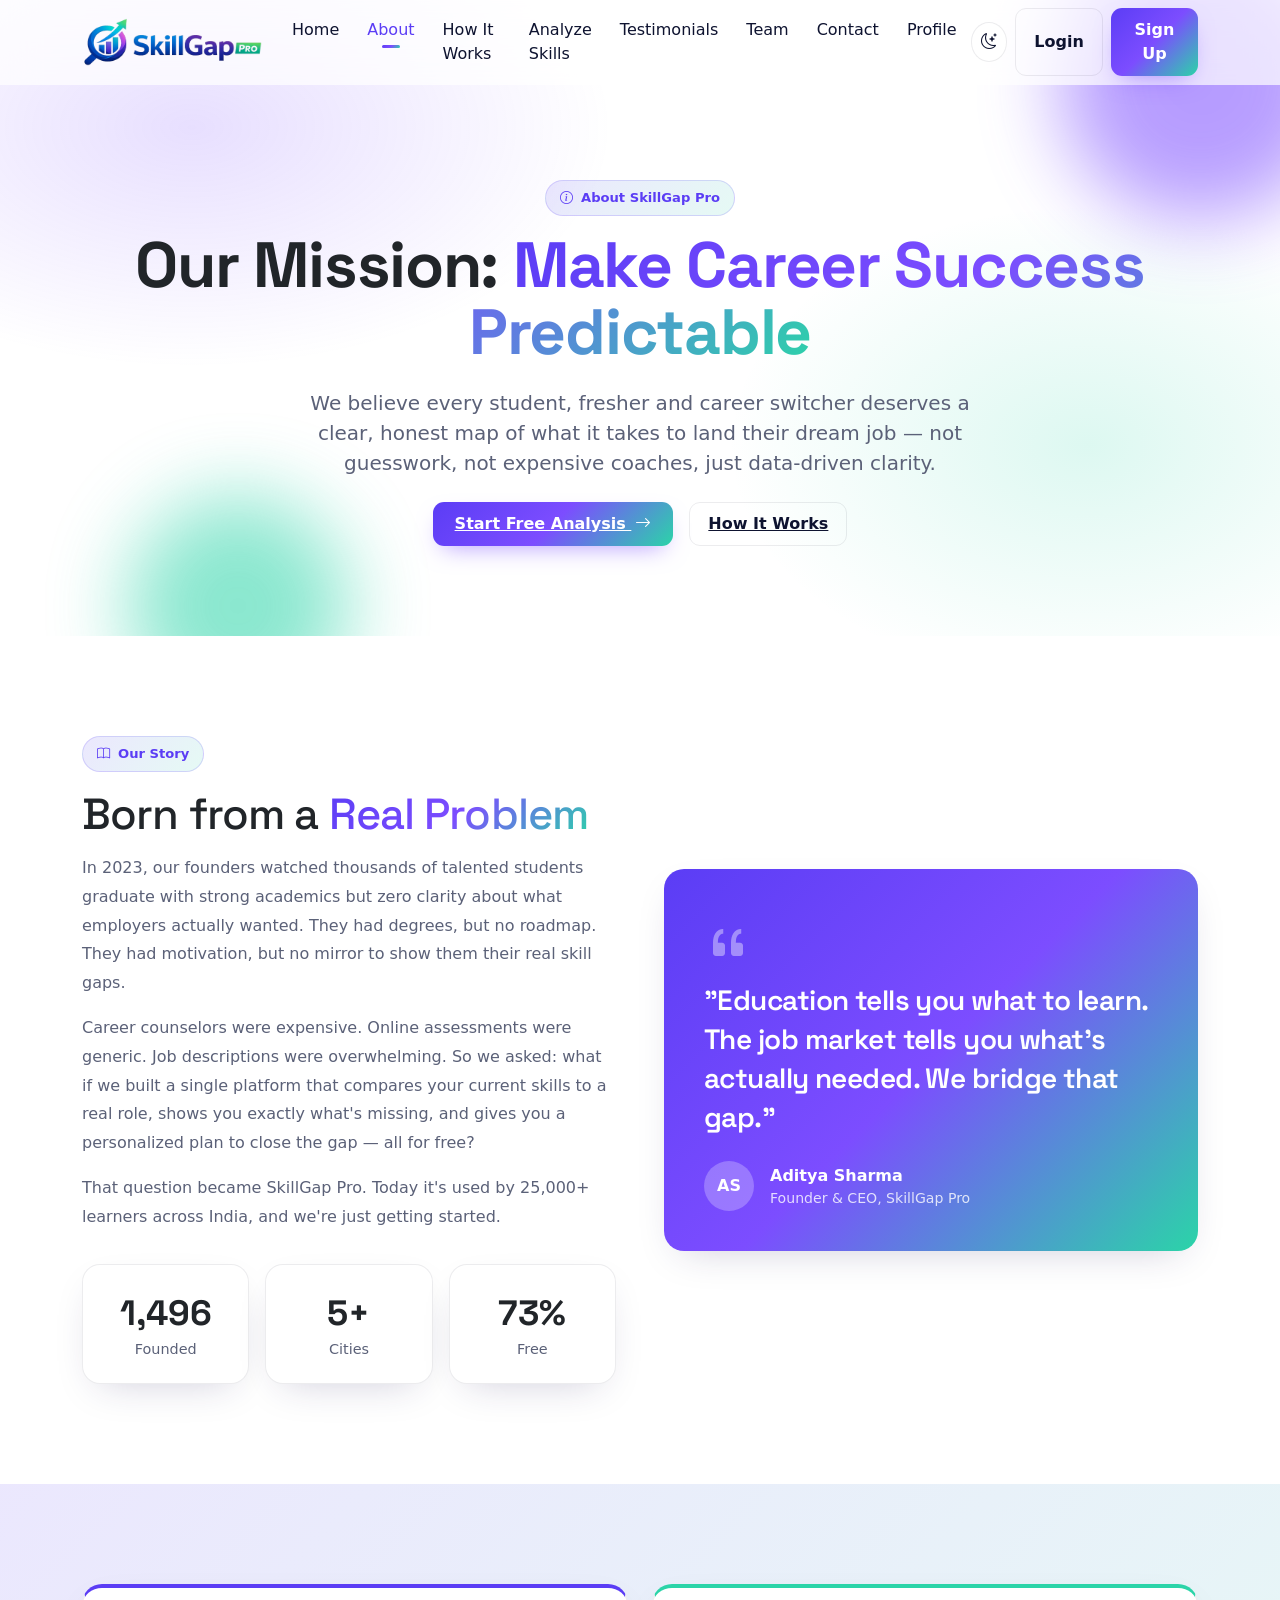
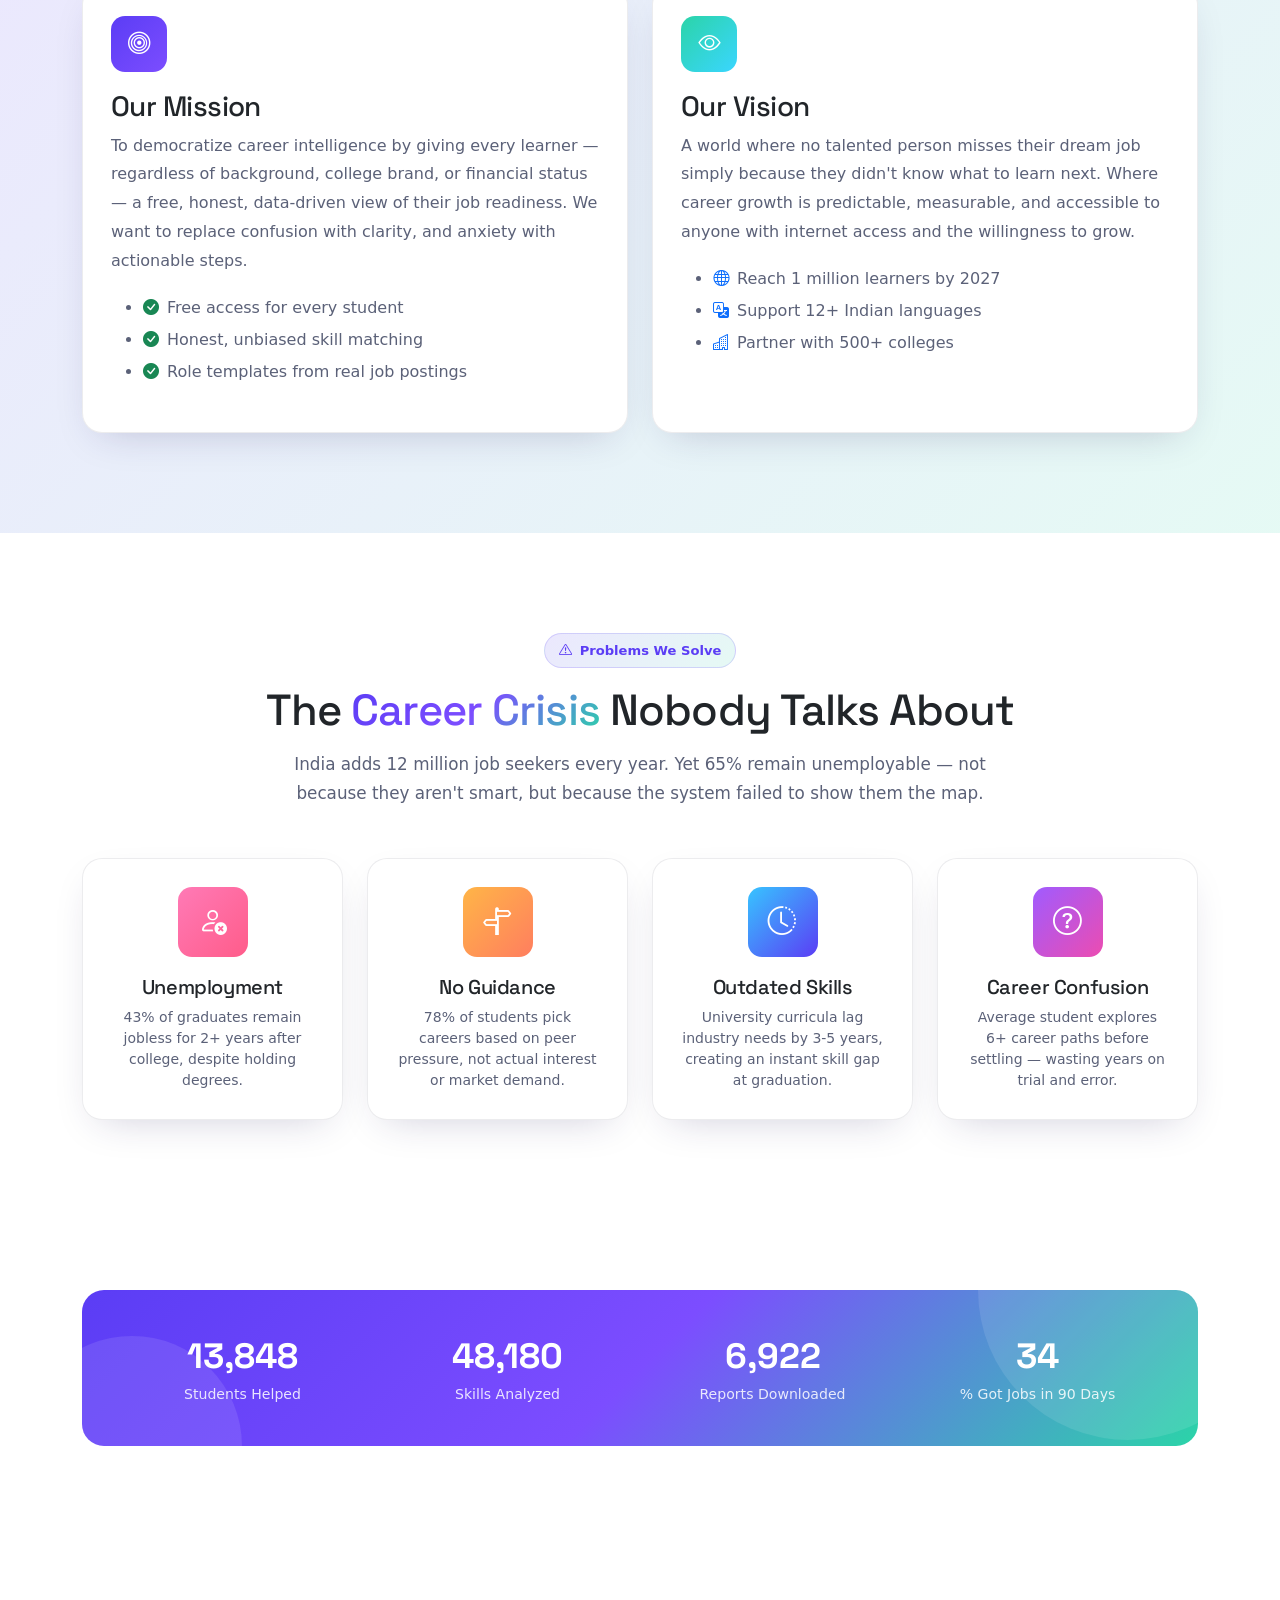
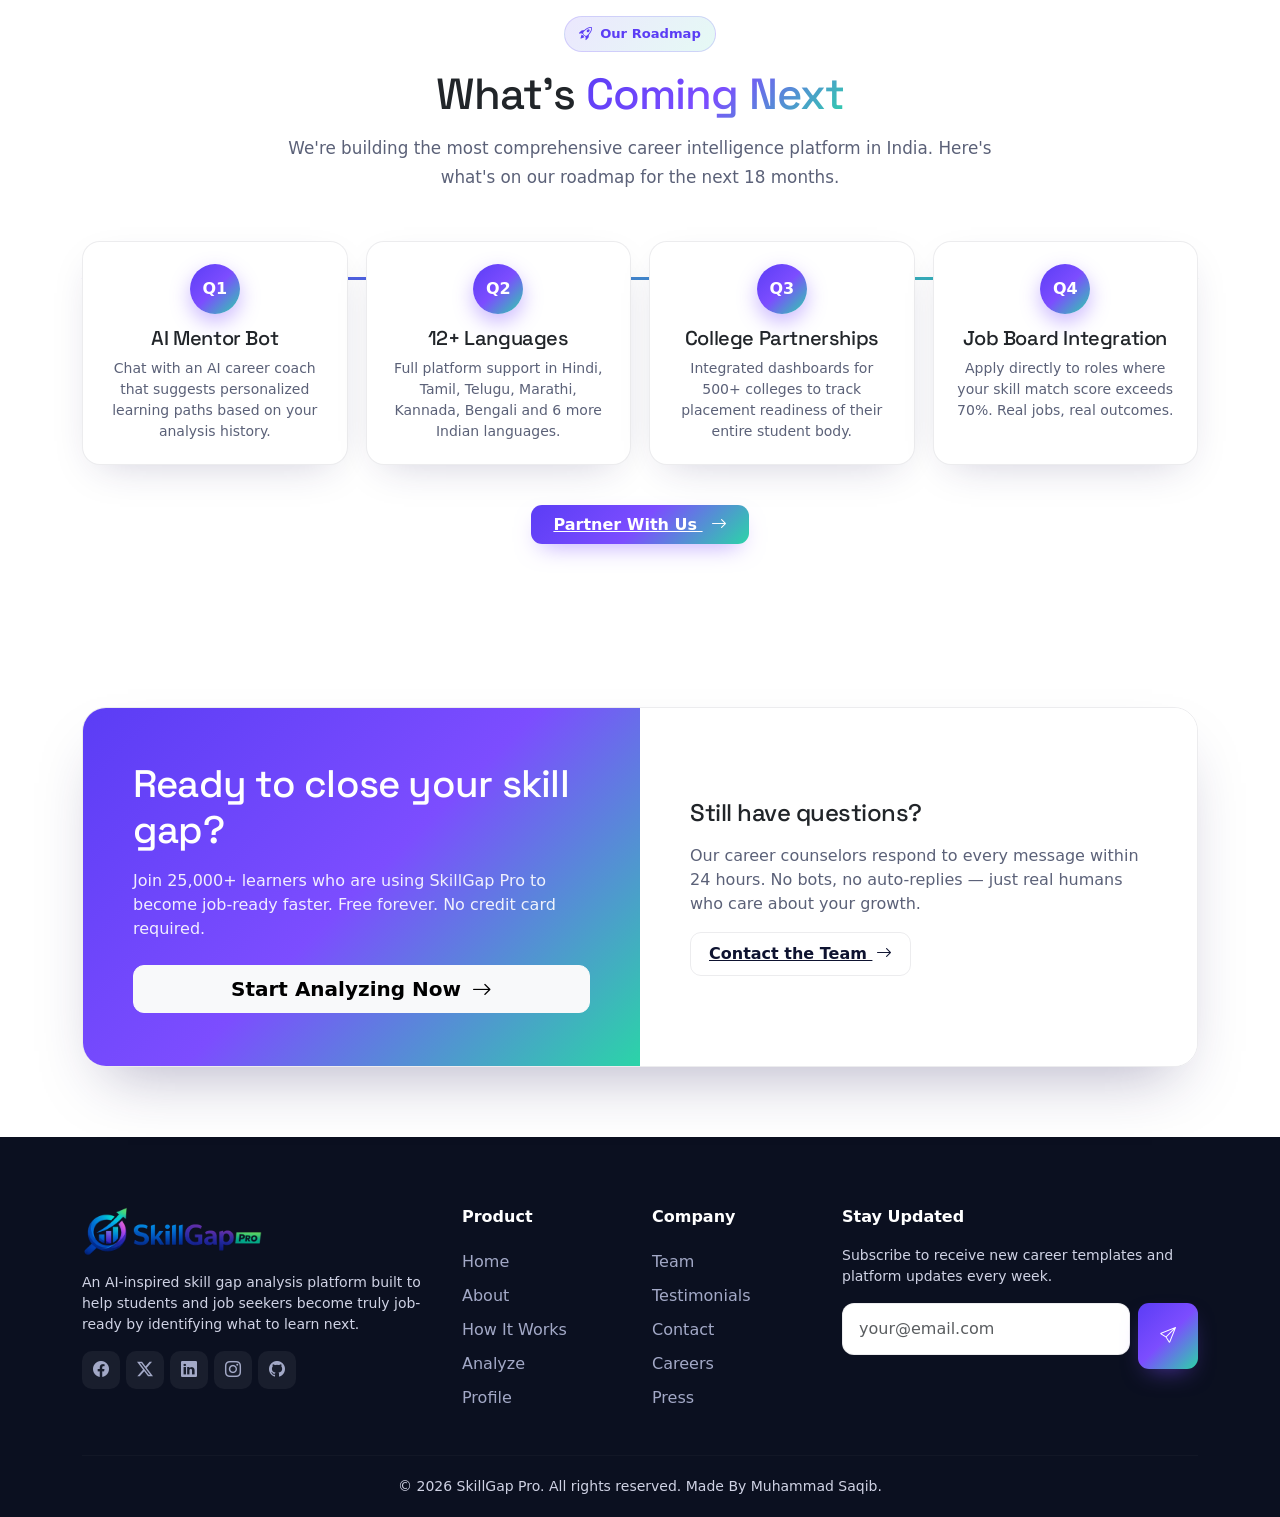
==== commit a25534bf: "UI changers" ====
--- a/about.html
+++ b/about.html
@@ -37,7 +37,7 @@
     </button>
     <div class="collapse navbar-collapse" id="navMenu">
       <ul class="navbar-nav mx-auto">
-        <li class="nav-item"><a class="nav-link active" href="index.html">Home</a></li>
+        <li class="nav-item"><a class="nav-link" href="index.html">Home</a></li>
         <li class="nav-item"><a class="nav-link" href="about.html">About</a></li>
         <li class="nav-item"><a class="nav-link" href="how-it-works.html">How It Works</a></li>
         <li class="nav-item"><a class="nav-link" href="analyze.html">Analyze Skills</a></li>
--- a/css/style.css
+++ b/css/style.css
@@ -343,6 +343,58 @@
   display:inline-flex;align-items:center;gap:6px;
 }
 .tag-item .x{ cursor:pointer;font-weight:700;}
+
+/* Skill Tags Container (below input) */
+.skill-tags-container{
+  display:flex;flex-wrap:wrap;gap:8px;
+  min-height:36px;padding:8px 0;
+}
+
+/* Skill Dropdown */
+.skill-dropdown{
+  position:absolute;top:100%;left:0;right:0;
+  background:var(--card);border:1px solid var(--border);
+  border-radius:12px;box-shadow:var(--shadow-lg);
+  max-height:280px;overflow-y:auto;z-index:1000;
+  display:none;margin-top:4px;
+}
+.skill-dropdown.show{ display:block; }
+.skill-dropdown-item{
+  padding:10px 14px;cursor:pointer;
+  display:flex;align-items:center;justify-content:space-between;
+  transition:background .2s;
+  border-bottom:1px solid var(--border);
+}
+.skill-dropdown-item:last-child{ border-bottom:none; }
+.skill-dropdown-item:hover{ background:var(--brand-grad-soft); }
+.skill-dropdown-item .skill-name{ font-weight:500;color:var(--text); }
+.skill-dropdown-item .skill-category{
+  font-size:.72rem;color:var(--muted);
+  background:var(--brand-grad-soft);padding:2px 8px;border-radius:99px;
+}
+.skill-dropdown-item .skill-name mark{
+  background:rgba(91,61,245,.2);color:var(--brand-1);
+  padding:0 2px;border-radius:2px;
+}
+.skill-dropdown-item.selected{
+  background:var(--brand-grad);color:#fff;
+}
+.skill-dropdown-item.selected .skill-name,
+.skill-dropdown-item.selected .skill-category{
+  color:#fff;
+}
+.skill-dropdown-item.selected .skill-name mark{
+  background:rgba(255,255,255,.3);color:#fff;
+}
+.skill-dropdown-empty{
+  padding:16px;text-align:center;color:var(--muted);font-size:.85rem;
+}
+.skill-dropdown-header{
+  padding:8px 14px;font-size:.72rem;font-weight:700;
+  text-transform:uppercase;letter-spacing:.06em;
+  color:var(--muted);background:rgba(0,0,0,.03);
+  position:sticky;top:0;
+}
 .result-grid .glass-card{ padding:24px;}
 .big-donut{
   width:220px;height:220px;border-radius:50%;
@@ -525,6 +577,32 @@
   border:4px solid rgba(255,255,255,.4);
 }
 
+/* ====== RESPONSIVE: 1200px and below ====== */
+@media (max-width: 1200px){
+  /* Force navbar to collapse at 1200px and below */
+  .navbar-expand-lg .navbar-collapse{
+    display: none !important;
+  }
+  .navbar-expand-lg .navbar-toggler{
+    display: block;
+  }
+  
+  /* When collapsed, show the collapse menu properly */
+  .navbar-expand-lg .navbar-collapse.show{
+    display: block !important;
+  }
+  
+  /* Stack the three skill insight cards vertically */
+  #skillInsights .row.g-4{
+    display: flex;
+    flex-direction: column;
+  }
+  #skillInsights .col-md-4{
+    width: 100%;
+    max-width: 100%;
+  }
+}
+
 @media (max-width: 991px){
   .navbar-collapse{
     background:var(--card);margin-top:14px;padding:18px;border-radius:14px;
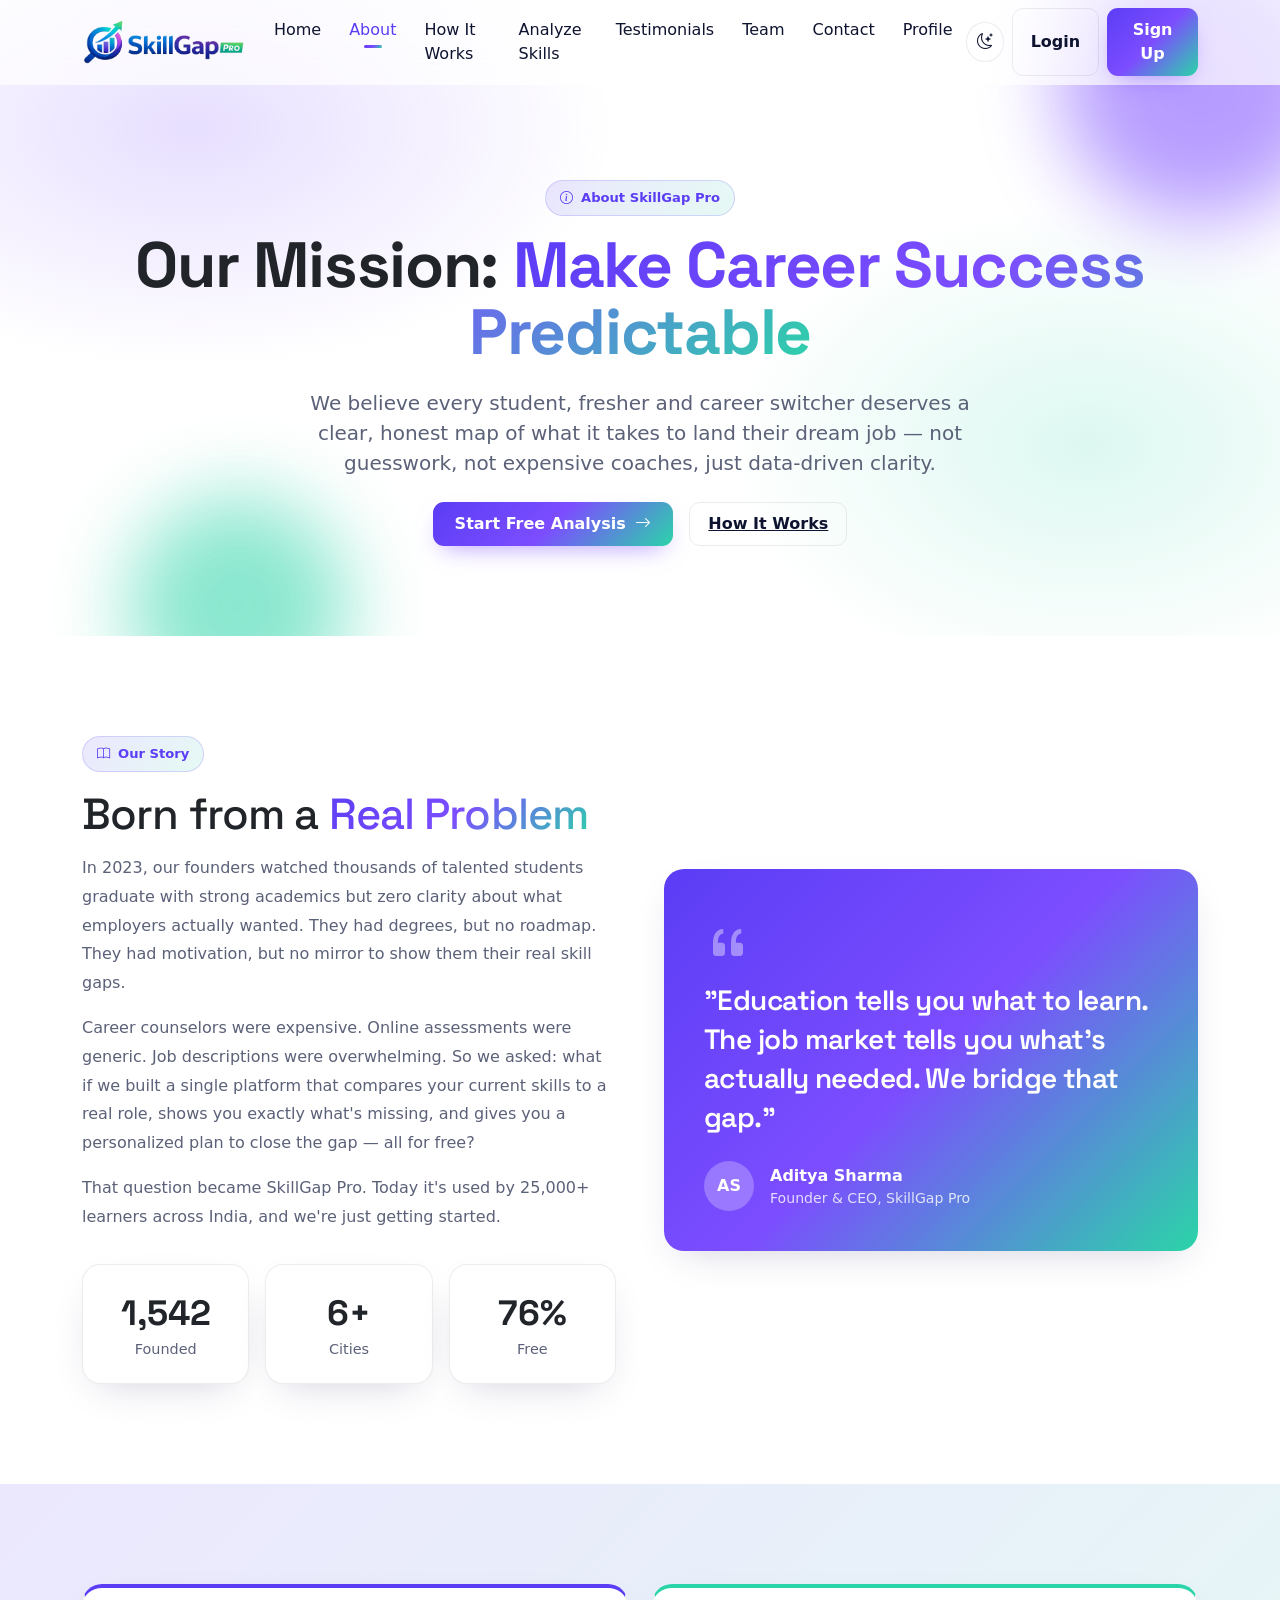
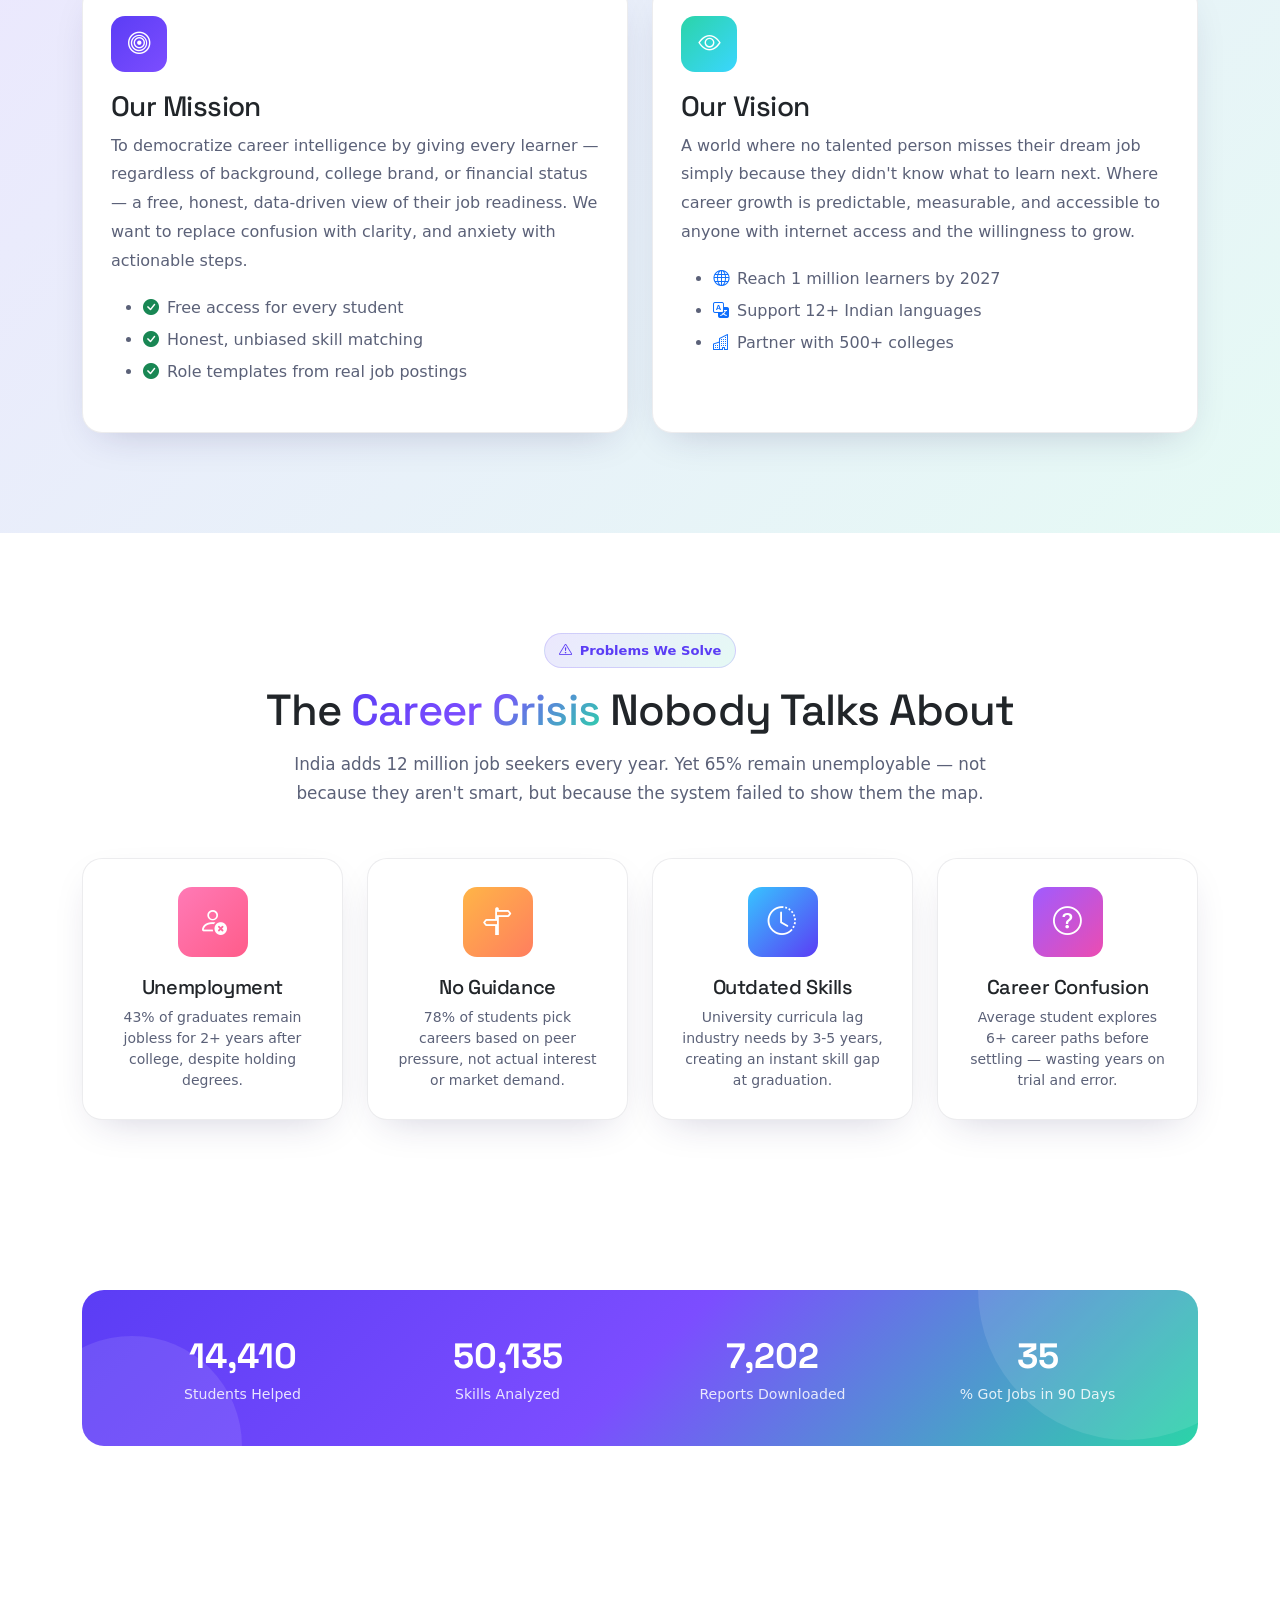
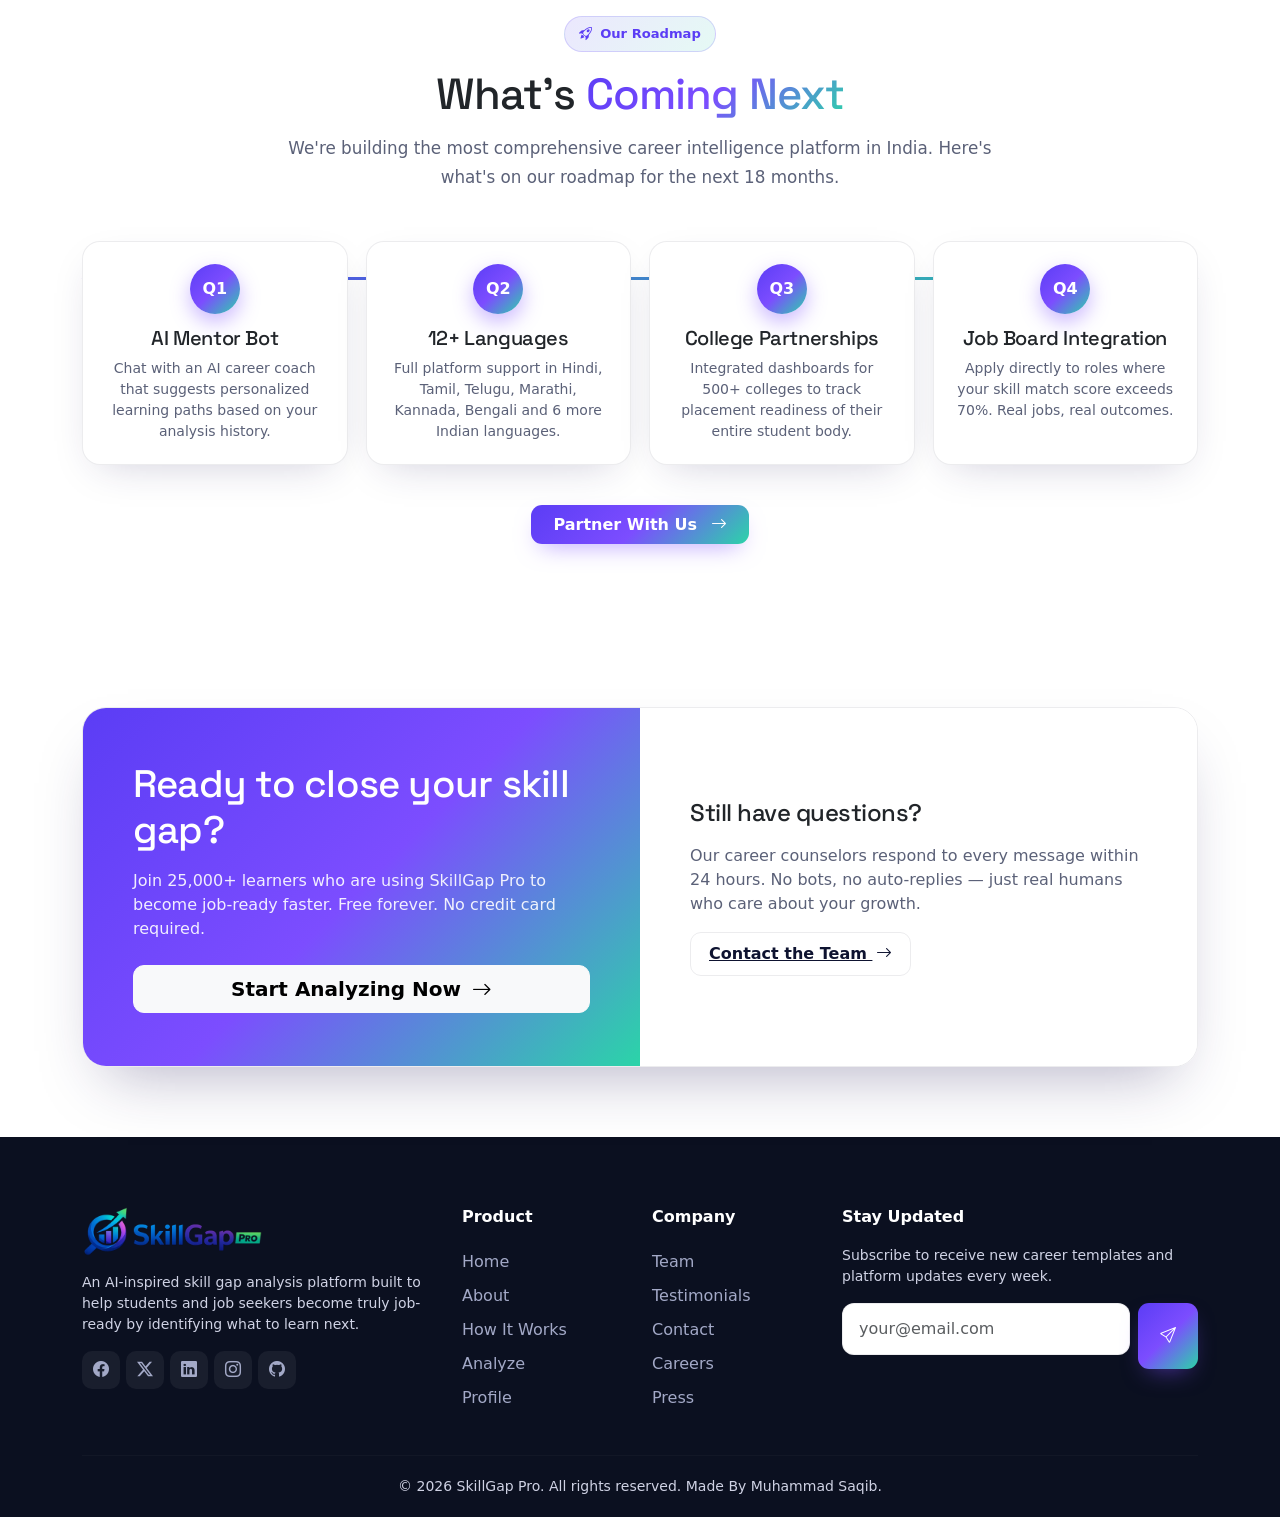
==== commit b103922b: "styling-touches" ====
--- a/about.html
+++ b/about.html
@@ -13,7 +13,6 @@
 </head>
 <body>
 
-<!-- ============ LOADER ============ -->
 <div id="loader">
   <div class="loader-logo">
     <img src="./assets/logo/SkillGap_Logo.png" alt="Logo" style="width:200px;height: auto;">
@@ -21,10 +20,8 @@
   <div class="loader-bar"></div>
 </div>
 
-<!-- ============ TOAST WRAPPER ============ -->
 <div class="toast-wrap" id="toastWrap"></div>
 
-<!-- ============ NAVBAR ============ -->
 <nav class="navbar navbar-expand-lg fixed-top" id="mainNav">
   <div class="container">
     <a class="navbar-brand brand-logo" href="index.html">
@@ -61,7 +58,6 @@
   </div>
 </nav>
 
-<!-- ============ INTRO BANNER ============ -->
 <section class="page-hero">
   <div class="shape s1"></div>
   <div class="shape s2"></div>
@@ -78,7 +74,6 @@
   </div>
 </section>
 
-<!-- ============ OUR STORY ============ -->
 <section class="section">
   <div class="container">
     <div class="row align-items-center g-5">
@@ -108,7 +103,6 @@
   </div>
 </section>
 
-<!-- ============ MISSION & VISION ============ -->
 <section class="section" style="background:var(--brand-grad-soft);">
   <div class="container">
     <div class="row g-4">
@@ -140,7 +134,6 @@
   </div>
 </section>
 
-<!-- ============ INDUSTRY PROBLEMS ============ -->
 <section class="section">
   <div class="container">
     <div class="text-center mb-5" data-aos="fade-up">
@@ -181,7 +174,6 @@
   </div>
 </section>
 
-<!-- ============ ACHIEVEMENT STATS ============ -->
 <section class="section-sm">
   <div class="container">
     <div class="stats-bar" data-aos="zoom-in">
@@ -195,7 +187,6 @@
   </div>
 </section>
 
-<!-- ============ FUTURE GOALS / ROADMAP ============ -->
 <section class="section">
   <div class="container">
     <div class="text-center mb-5" data-aos="fade-up">
@@ -215,7 +206,6 @@
   </div>
 </section>
 
-<!-- ============ CTA BANNER ============ -->
 <section class="section-sm">
   <div class="container">
     <div class="split-banner" data-aos="zoom-in">
--- a/css/style.css
+++ b/css/style.css
@@ -1,612 +1,1627 @@
-/* =======================================================
-   SkillGap Pro — Shared Design System
-   ======================================================= */
-:root{
-  --brand-1:#5b3df5;
-  --brand-2:#7c4dff;
-  --brand-3:#2bd4a8;
-  --brand-grad:linear-gradient(135deg,#5b3df5 0%,#7c4dff 50%,#2bd4a8 100%);
-  --brand-grad-soft:linear-gradient(135deg,rgba(91,61,245,.12),rgba(43,212,168,.12));
-  --bg:#f6f7fb;
-  --card:#ffffff;
-  --text:#0e1330;
-  --muted:#5b6178;
-  --border:rgba(14,19,48,.08);
-  --shadow:0 14px 40px -18px rgba(38,30,90,.25);
-  --shadow-lg:0 30px 60px -25px rgba(38,30,90,.35);
-}
-[data-bs-theme="dark"]{
-  --bg:#0b1020;
-  --card:#121933;
-  --text:#eef0ff;
-  --muted:#a3a9c7;
-  --border:rgba(255,255,255,.08);
-  --shadow:0 14px 40px -18px rgba(0,0,0,.6);
-  --shadow-lg:0 30px 60px -25px rgba(0,0,0,.8);
-}
-*{ -webkit-tap-highlight-color:transparent;}
-html{ scroll-behavior:smooth;}
-body{
-  font-family:'Plus Jakarta Sans',system-ui,-apple-system,Segoe UI,Roboto,sans-serif;
-  background:var(--bg);color:var(--text);overflow-x:hidden;
-}
-h1,h2,h3,h4,h5{ font-family:'Space Grotesk','Plus Jakarta Sans',sans-serif;font-weight:700;letter-spacing:-.02em;}
-.section{ padding:100px 0; position:relative;}
-.section-sm{ padding:70px 0;}
-.section-lg{ padding:140px 0;}
-.text-muted-2{ color:var(--muted)!important;}
-.brand-gradient{
-  background:var(--brand-grad);-webkit-background-clip:text;background-clip:text;color:transparent;
-}
-.badge-soft{
-  display:inline-flex;align-items:center;gap:8px;
-  padding:7px 14px;border-radius:999px;
-  background:var(--brand-grad-soft);
-  color:var(--brand-1);font-weight:600;font-size:.82rem;
-  border:1px solid rgba(91,61,245,.18);
-}
-[data-bs-theme="dark"] .badge-soft{ color:#bcb0ff;border-color:rgba(124,77,255,.3);}
-.section-title{ font-size:clamp(1.8rem,3.4vw,2.8rem);margin-bottom:14px;}
-.section-sub{ color:var(--muted);max-width:720px;margin:0 auto 50px;font-size:1.05rem;line-height:1.7;}
-.hero-title{ font-size:clamp(2.2rem,5vw,4.2rem);line-height:1.05;font-weight:800;margin-bottom:22px;}
+:root {
+  --brand-1: #5b3df5;
+  --brand-2: #7c4dff;
+  --brand-3: #2bd4a8;
+  --brand-grad: linear-gradient(135deg, #5b3df5 0%, #7c4dff 50%, #2bd4a8 100%);
+  --brand-grad-soft: linear-gradient(
+    135deg,
+    rgba(91, 61, 245, 0.12),
+    rgba(43, 212, 168, 0.12)
+  );
+  --bg: #f6f7fb;
+  --card: #ffffff;
+  --text: #0e1330;
+  --muted: #5b6178;
+  --border: rgba(14, 19, 48, 0.08);
+  --shadow: 0 14px 40px -18px rgba(38, 30, 90, 0.25);
+  --shadow-lg: 0 30px 60px -25px rgba(38, 30, 90, 0.35);
+}
+[data-bs-theme="dark"] {
+  --bg: #0b1020;
+  --card: #121933;
+  --text: #eef0ff;
+  --muted: #a3a9c7;
+  --border: rgba(255, 255, 255, 0.08);
+  --shadow: 0 14px 40px -18px rgba(0, 0, 0, 0.6);
+  --shadow-lg: 0 30px 60px -25px rgba(0, 0, 0, 0.8);
+}
+* {
+  -webkit-tap-highlight-color: transparent;
+}
+img {
+  max-width: 100%;
+  height: auto;
+  display: block;
+}
+html {
+  scroll-behavior: smooth;
+}
+body {
+  font-family:
+    "Plus Jakarta Sans",
+    system-ui,
+    -apple-system,
+    Segoe UI,
+    Roboto,
+    sans-serif;
+  background: var(--bg);
+  color: var(--text);
+  overflow-x: hidden;
+}
+h1,
+h2,
+h3,
+h4,
+h5 {
+  font-family: "Space Grotesk", "Plus Jakarta Sans", sans-serif;
+  font-weight: 700;
+  letter-spacing: -0.02em;
+}
+.section {
+  padding: 100px 0;
+  position: relative;
+}
+.section-sm {
+  padding: 70px 0;
+}
+.section-lg {
+  padding: 140px 0;
+}
+.text-muted-2 {
+  color: var(--muted) !important;
+}
+.brand-gradient {
+  background: var(--brand-grad);
+  -webkit-background-clip: text;
+  background-clip: text;
+  color: transparent;
+}
+.badge-soft {
+  display: inline-flex;
+  align-items: center;
+  gap: 8px;
+  padding: 7px 14px;
+  border-radius: 999px;
+  background: var(--brand-grad-soft);
+  color: var(--brand-1);
+  font-weight: 600;
+  font-size: 0.82rem;
+  border: 1px solid rgba(91, 61, 245, 0.18);
+}
+[data-bs-theme="dark"] .badge-soft {
+  color: #bcb0ff;
+  border-color: rgba(124, 77, 255, 0.3);
+}
+.section-title {
+  font-size: clamp(1.8rem, 3.4vw, 2.8rem);
+  margin-bottom: 14px;
+}
+.section-sub {
+  color: var(--muted);
+  max-width: 720px;
+  margin: 0 auto 50px;
+  font-size: 1.05rem;
+  line-height: 1.7;
+}
+.hero-title {
+  font-size: clamp(2.2rem, 5vw, 4.2rem);
+  line-height: 1.05;
+  font-weight: 800;
+  margin-bottom: 22px;
+}
 
 /* ====== NAVBAR ====== */
-.navbar{
-  background:rgba(255,255,255,.7);backdrop-filter:blur(18px);-webkit-backdrop-filter:blur(18px);
-  transition:all .3s ease;padding:14px 0;border-bottom:1px solid transparent;
-}
-[data-bs-theme="dark"] .navbar{ background:rgba(11,16,32,.7);}
-.navbar.scrolled{ box-shadow:0 10px 30px -20px rgba(0,0,0,.25);border-bottom-color:var(--border);padding:8px 0;}
-.navbar .brand-logo{
-  display:flex;align-items:center;gap:10px;font-weight:800;font-family:'Space Grotesk';
-  font-size:1.3rem;color:var(--text)!important;
-}
-.brand-mark{
-  width:38px;height:38px;border-radius:11px;background:var(--brand-grad);
-  display:grid;place-items:center;color:#fff;font-size:1.1rem;
-  box-shadow:0 8px 20px rgba(124,77,255,.4);
-}
-.nav-link{
-  color:var(--text)!important;font-weight:500;font-size:.95rem;
-  padding:8px 14px!important;border-radius:8px;transition:all .25s;position:relative;
-}
-.nav-link:hover{ color:var(--brand-1)!important;}
-.nav-link.active{ color:var(--brand-1)!important;}
-.nav-link.active::after{
-  content:"";position:absolute;bottom:2px;left:50%;transform:translateX(-50%);
-  width:18px;height:3px;border-radius:3px;background:var(--brand-grad);
-}
-.btn-grad{
-  background:var(--brand-grad);color:#fff;border:none;
-  padding:10px 22px;border-radius:11px;font-weight:600;
-  box-shadow:0 10px 25px -10px rgba(124,77,255,.6);transition:transform .25s, box-shadow .25s;
-}
-.btn-grad:hover{ color:#fff;transform:translateY(-2px);box-shadow:0 16px 32px -10px rgba(124,77,255,.7);}
-.btn-ghost{
-  background:transparent;border:1.5px solid var(--border);color:var(--text);
-  padding:9px 18px;border-radius:11px;font-weight:600;transition:.25s;
-}
-.btn-ghost:hover{ border-color:var(--brand-1);color:var(--brand-1);}
-.theme-toggle{
-  width:40px;height:40px;border-radius:50%;border:1.5px solid var(--border);
-  background:var(--card);color:var(--text);display:grid;place-items:center;cursor:pointer;transition:.25s;
-}
-.theme-toggle:hover{ border-color:var(--brand-1);color:var(--brand-1);}
+.navbar {
+  background: rgba(255, 255, 255, 0.7);
+  backdrop-filter: blur(18px);
+  -webkit-backdrop-filter: blur(18px);
+  transition: all 0.3s ease;
+  padding: 14px 0;
+  border-bottom: 1px solid transparent;
+}
+[data-bs-theme="dark"] .navbar {
+  background: rgba(11, 16, 32, 0.7);
+}
+.navbar.scrolled {
+  box-shadow: 0 10px 30px -20px rgba(0, 0, 0, 0.25);
+  border-bottom-color: var(--border);
+  padding: 8px 0;
+}
+.navbar .brand-logo {
+  display: flex;
+  align-items: center;
+  gap: 10px;
+  font-weight: 800;
+  font-family: "Space Grotesk";
+  font-size: 1.3rem;
+  color: var(--text) !important;
+}
+.brand-mark {
+  width: 38px;
+  height: 38px;
+  border-radius: 11px;
+  background: var(--brand-grad);
+  display: grid;
+  place-items: center;
+  color: #fff;
+  font-size: 1.1rem;
+  box-shadow: 0 8px 20px rgba(124, 77, 255, 0.4);
+}
+.nav-link {
+  color: var(--text) !important;
+  font-weight: 500;
+  font-size: 0.95rem;
+  padding: 8px 14px !important;
+  border-radius: 8px;
+  transition: all 0.25s;
+  position: relative;
+}
+.nav-link:hover {
+  color: var(--brand-1) !important;
+}
+.nav-link.active {
+  color: var(--brand-1) !important;
+}
+.nav-link.active::after {
+  content: "";
+  position: absolute;
+  bottom: 2px;
+  left: 50%;
+  transform: translateX(-50%);
+  width: 18px;
+  height: 3px;
+  border-radius: 3px;
+  background: var(--brand-grad);
+}
+.btn-grad {
+  background: var(--brand-grad);
+  color: #fff;
+  border: none;
+  padding: 10px 22px;
+  border-radius: 11px;
+  font-weight: 600;
+  box-shadow: 0 10px 25px -10px rgba(124, 77, 255, 0.6);
+  transition:
+    transform 0.25s,
+    box-shadow 0.25s;
+    text-decoration: none;
+}
+.btn-grad:hover {
+  color: #fff;
+  transform: translateY(-2px);
+  box-shadow: 0 16px 32px -10px rgba(124, 77, 255, 0.7);
+}
+.btn-ghost {
+  background: transparent;
+  border: 1.5px solid var(--border);
+  color: var(--text);
+  padding: 9px 18px;
+  border-radius: 11px;
+  font-weight: 600;
+  transition: 0.25s;
+}
+.btn-ghost:hover {
+  border-color: var(--brand-1);
+  color: var(--brand-1);
+}
+.theme-toggle {
+  width: 40px;
+  height: 40px;
+  border-radius: 50%;
+  border: 1.5px solid var(--border);
+  background: var(--card);
+  color: var(--text);
+  display: grid;
+  place-items: center;
+  cursor: pointer;
+  transition: 0.25s;
+}
+.theme-toggle:hover {
+  border-color: var(--brand-1);
+  color: var(--brand-1);
+}
 
 /* ====== HERO ====== */
-.hero{
-  position:relative;padding:160px 0 100px;overflow:hidden;
+.hero {
+  position: relative;
+  padding: 160px 0 100px;
+  overflow: hidden;
   background:
-    radial-gradient(900px 500px at 85% 10%, rgba(124,77,255,.18), transparent 60%),
-    radial-gradient(700px 500px at 10% 60%, rgba(43,212,168,.16), transparent 60%);
-}
-[data-bs-theme="dark"] .hero{
+    radial-gradient(
+      900px 500px at 85% 10%,
+      rgba(124, 77, 255, 0.18),
+      transparent 60%
+    ),
+    radial-gradient(
+      700px 500px at 10% 60%,
+      rgba(43, 212, 168, 0.16),
+      transparent 60%
+    );
+}
+[data-bs-theme="dark"] .hero {
   background:
-    radial-gradient(900px 500px at 85% 10%, rgba(124,77,255,.28), transparent 60%),
-    radial-gradient(700px 500px at 10% 60%, rgba(43,212,168,.2), transparent 60%);
-}
-.hero p.lead{ font-size:1.15rem;color:var(--muted);max-width:560px;line-height:1.7;}
-.typed{ border-right:3px solid var(--brand-1);padding-right:4px;color:var(--brand-1);}
-.shape{
-  position:absolute;border-radius:50%;filter:blur(40px);opacity:.55;
-  animation:float 10s ease-in-out infinite;
-}
-.shape.s1{ width:280px;height:280px;background:#7c4dff;top:-60px;right:-60px;}
-.shape.s2{ width:220px;height:220px;background:#2bd4a8;bottom:-80px;left:10%;animation-delay:-3s;}
-.shape.s3{ width:160px;height:160px;background:#ff7ab6;top:40%;left:-40px;animation-delay:-6s;}
-@keyframes float{ 50%{ transform:translateY(-30px) translateX(15px);} }
+    radial-gradient(
+      900px 500px at 85% 10%,
+      rgba(124, 77, 255, 0.28),
+      transparent 60%
+    ),
+    radial-gradient(
+      700px 500px at 10% 60%,
+      rgba(43, 212, 168, 0.2),
+      transparent 60%
+    );
+}
+.hero p.lead {
+  font-size: 1.15rem;
+  color: var(--muted);
+  max-width: 560px;
+  line-height: 1.7;
+}
+.typed {
+  border-right: 3px solid var(--brand-1);
+  padding-right: 4px;
+  color: var(--brand-1);
+}
+.shape {
+  position: absolute;
+  border-radius: 50%;
+  filter: blur(40px);
+  opacity: 0.55;
+  animation: float 10s ease-in-out infinite;
+}
+.shape.s1 {
+  width: 280px;
+  height: 280px;
+  background: #7c4dff;
+  top: -60px;
+  right: -60px;
+}
+.shape.s2 {
+  width: 220px;
+  height: 220px;
+  background: #2bd4a8;
+  bottom: -80px;
+  left: 10%;
+  animation-delay: -3s;
+}
+.shape.s3 {
+  width: 160px;
+  height: 160px;
+  background: #ff7ab6;
+  top: 40%;
+  left: -40px;
+  animation-delay: -6s;
+}
+@keyframes float {
+  50% {
+    transform: translateY(-30px) translateX(15px);
+  }
+}
 
 /* ====== CARDS ====== */
-.glass-card{
-  background:var(--card);border:1px solid var(--border);
-  border-radius:20px;padding:28px;box-shadow:var(--shadow);
-  transition:transform .35s ease, box-shadow .35s ease;height:100%;
-}
-.glass-card:hover{ transform:translateY(-6px); box-shadow:var(--shadow-lg);}
-.feature-icon{
-  width:56px;height:56px;border-radius:14px;display:grid;place-items:center;
-  color:#fff;font-size:1.4rem;margin-bottom:18px;
-}
-.bg-grad-1{ background:linear-gradient(135deg,#5b3df5,#7c4dff);}
-.bg-grad-2{ background:linear-gradient(135deg,#2bd4a8,#3ad6ff);}
-.bg-grad-3{ background:linear-gradient(135deg,#ff7ab6,#ff5c8a);}
-.bg-grad-4{ background:linear-gradient(135deg,#ffb547,#ff7e5f);}
-.bg-grad-5{ background:linear-gradient(135deg,#37c4ff,#5b3df5);}
-.bg-grad-6{ background:linear-gradient(135deg,#a05bff,#ec4cb1);}
+.glass-card {
+  background: var(--card);
+  border: 1px solid var(--border);
+  border-radius: 20px;
+  padding: 28px;
+  box-shadow: var(--shadow);
+  transition:
+    transform 0.35s ease,
+    box-shadow 0.35s ease;
+  height: 100%;
+}
+.glass-card:hover {
+  transform: translateY(-3px);
+  box-shadow: var(--shadow-lg);
+}
+.feature-icon {
+  width: 56px;
+  height: 56px;
+  border-radius: 14px;
+  display: grid;
+  place-items: center;
+  color: #fff;
+  font-size: 1.4rem;
+  margin-bottom: 18px;
+}
+.bg-grad-1 {
+  background: linear-gradient(135deg, #5b3df5, #7c4dff);
+}
+.bg-grad-2 {
+  background: linear-gradient(135deg, #2bd4a8, #3ad6ff);
+}
+.bg-grad-3 {
+  background: linear-gradient(135deg, #ff7ab6, #ff5c8a);
+}
+.bg-grad-4 {
+  background: linear-gradient(135deg, #ffb547, #ff7e5f);
+}
+.bg-grad-5 {
+  background: linear-gradient(135deg, #37c4ff, #5b3df5);
+}
+.bg-grad-6 {
+  background: linear-gradient(135deg, #a05bff, #ec4cb1);
+}
 
 /* ====== COUNTERS ====== */
-.counter-card{
-  background:var(--card);border-radius:18px;padding:22px;text-align:center;
-  border:1px solid var(--border);box-shadow:var(--shadow);
-}
-.counter-card .num{ font-family:'Space Grotesk';font-size:2.2rem;font-weight:800;}
-.counter-card .lbl{ color:var(--muted);font-size:.9rem;}
+.counter-card {
+  background: var(--card);
+  border-radius: 18px;
+  padding: 22px;
+  text-align: center;
+  border: 1px solid var(--border);
+  box-shadow: var(--shadow);
+}
+.counter-card .num {
+  font-family: "Space Grotesk";
+  font-size: 2.2rem;
+  font-weight: 800;
+}
+.counter-card .lbl {
+  color: var(--muted);
+  font-size: 0.9rem;
+}
 
 /* ====== TIMELINE ====== */
-.timeline{ position:relative; padding:30px 0;}
-.timeline::before{
-  content:"";position:absolute;left:50%;top:0;bottom:0;width:3px;
-  background:linear-gradient(180deg,transparent,#7c4dff 20%,#2bd4a8 80%,transparent);
-  transform:translateX(-50%);border-radius:3px;
-}
-.t-step{ display:flex;align-items:center;gap:24px;margin-bottom:30px;position:relative;}
-.t-step .t-body{
-  flex:1;background:var(--card);border-radius:18px;padding:22px;
-  border:1px solid var(--border);box-shadow:var(--shadow);
-}
-.t-step .t-icon{
-  width:56px;height:56px;border-radius:50%;flex-shrink:0;
-  background:var(--brand-grad);color:#fff;display:grid;place-items:center;
-  font-weight:700;font-size:1.2rem;box-shadow:0 8px 22px rgba(124,77,255,.4);z-index:2;
-}
-.t-step.left{ flex-direction:row;}
-.t-step.right{ flex-direction:row-reverse;}
-@media (max-width:767px){
-  .timeline::before{ left:26px;}
-  .t-step,.t-step.right{ flex-direction:row;}
+.timeline {
+  position: relative;
+  padding: 30px 0;
+}
+.timeline::before {
+  content: "";
+  position: absolute;
+  left: 50%;
+  top: 0;
+  bottom: 0;
+  width: 3px;
+  background: linear-gradient(
+    180deg,
+    transparent,
+    #7c4dff 20%,
+    #2bd4a8 80%,
+    transparent
+  );
+  transform: translateX(-50%);
+  border-radius: 3px;
+}
+.t-step {
+  display: flex;
+  align-items: center;
+  gap: 24px;
+  margin-bottom: 30px;
+  position: relative;
+}
+.t-step .t-body {
+  flex: 1;
+  background: var(--card);
+  border-radius: 18px;
+  padding: 22px;
+  border: 1px solid var(--border);
+  box-shadow: var(--shadow);
+}
+.t-step .t-icon {
+  width: 56px;
+  height: 56px;
+  border-radius: 50%;
+  flex-shrink: 0;
+  background: var(--brand-grad);
+  color: #fff;
+  display: grid;
+  place-items: center;
+  font-weight: 700;
+  font-size: 1.2rem;
+  box-shadow: 0 8px 22px rgba(124, 77, 255, 0.4);
+  z-index: 2;
+}
+.t-step.left {
+  flex-direction: row;
+}
+.t-step.right {
+  flex-direction: row-reverse;
+}
+@media (max-width: 767px) {
+  .timeline::before {
+    left: 26px;
+  }
+  .t-step,
+  .t-step.right {
+    flex-direction: row;
+  }
 }
 
 /* ====== DONUTS / CHIPS ====== */
-.donut{
-  --p:65;width:170px;height:170px;border-radius:50%;
-  background:conic-gradient(var(--brand-1) calc(var(--p)*1%), rgba(125,77,255,.12) 0);
-  display:grid;place-items:center;position:relative;margin:0 auto;
-}
-.donut::before{ content:"";position:absolute;inset:14px;border-radius:50%;background:var(--card);}
-.donut .val{ position:relative;font-family:'Space Grotesk';font-weight:800;font-size:1.8rem;}
-.donut .lbl{ position:relative;color:var(--muted);font-size:.78rem;text-transform:uppercase;letter-spacing:.08em;}
-.skill-chip{
-  display:inline-flex;align-items:center;gap:6px;padding:6px 12px;border-radius:999px;
-  font-size:.82rem;font-weight:600;margin:4px;
-}
-.chip-strong{ background:rgba(43,212,168,.15);color:#0a8c6a;border:1px solid rgba(43,212,168,.35);}
-.chip-miss{ background:rgba(255,92,138,.13);color:#c63460;border:1px solid rgba(255,92,138,.3);}
-.chip-improve{ background:rgba(255,181,71,.16);color:#a26a00;border:1px solid rgba(255,181,71,.4);}
-[data-bs-theme="dark"] .chip-strong{ color:#7af0c8;}
-[data-bs-theme="dark"] .chip-miss{ color:#ff95b3;}
-[data-bs-theme="dark"] .chip-improve{ color:#ffc97a;}
+.donut {
+  --p: 65;
+  width: 170px;
+  height: 170px;
+  border-radius: 50%;
+  background: conic-gradient(
+    var(--brand-1) calc(var(--p) * 1%),
+    rgba(125, 77, 255, 0.12) 0
+  );
+  display: grid;
+  place-items: center;
+  position: relative;
+  margin: 0 auto;
+}
+.donut::before {
+  content: "";
+  position: absolute;
+  inset: 14px;
+  border-radius: 50%;
+  background: var(--card);
+}
+.donut .val {
+  position: relative;
+  font-family: "Space Grotesk";
+  font-weight: 800;
+  font-size: 1.8rem;
+}
+.donut .lbl {
+  position: relative;
+  color: var(--muted);
+  font-size: 0.78rem;
+  text-transform: uppercase;
+  letter-spacing: 0.08em;
+}
+.skill-chip {
+  display: inline-flex;
+  align-items: center;
+  gap: 6px;
+  padding: 6px 12px;
+  border-radius: 999px;
+  font-size: 0.82rem;
+  font-weight: 600;
+  margin: 4px;
+}
+.chip-strong {
+  background: rgba(43, 212, 168, 0.15);
+  color: #0a8c6a;
+  border: 1px solid rgba(43, 212, 168, 0.35);
+}
+.chip-miss {
+  background: rgba(255, 92, 138, 0.13);
+  color: #c63460;
+  border: 1px solid rgba(255, 92, 138, 0.3);
+}
+.chip-improve {
+  background: rgba(255, 181, 71, 0.16);
+  color: #a26a00;
+  border: 1px solid rgba(255, 181, 71, 0.4);
+}
+[data-bs-theme="dark"] .chip-strong {
+  color: #7af0c8;
+}
+[data-bs-theme="dark"] .chip-miss {
+  color: #ff95b3;
+}
+[data-bs-theme="dark"] .chip-improve {
+  color: #ffc97a;
+}
 
 /* ====== TESTIMONIALS ====== */
-.testimonial{
-  background:var(--card);border-radius:20px;padding:26px;border:1px solid var(--border);
-  box-shadow:var(--shadow);height:100%;
-}
-.testimonial .stars{ color:#f5b400; margin-bottom:10px;}
-.testimonial .who{ display:flex;align-items:center;gap:12px;margin-top:18px;}
-.testimonial .who img{ width:46px;height:46px;border-radius:50%;object-fit:cover;}
+.testimonial {
+  background: var(--card);
+  border-radius: 20px;
+  padding: 26px;
+  border: 1px solid var(--border);
+  box-shadow: var(--shadow);
+  height: 100%;
+}
+.testimonial .stars {
+  color: #f5b400;
+  margin-bottom: 10px;
+}
+.testimonial .who {
+  display: flex;
+  align-items: center;
+  gap: 12px;
+  margin-top: 18px;
+}
+.testimonial .who img {
+  width: 46px;
+  height: 46px;
+  border-radius: 50%;
+  object-fit: cover;
+}
 
 /* ====== TEAM ====== */
-.team-card{
-  background:var(--card);border-radius:20px;border:1px solid var(--border);
-  box-shadow:var(--shadow);overflow:hidden;text-align:center;
-  transition:transform .35s, box-shadow .35s;
-}
-.team-card:hover{ transform:translateY(-8px);box-shadow:var(--shadow-lg);}
-.team-card .photo{
-  height:240px;background:var(--brand-grad-soft);display:grid;place-items:center;
-  font-size:5rem;color:rgba(124,77,255,.55);
-}
-.team-card .info{ padding:20px;}
-.team-card .socials a{
-  width:34px;height:34px;border-radius:50%;display:inline-grid;place-items:center;
-  background:var(--brand-grad-soft);color:var(--brand-1);margin:0 3px;transition:.25s;
-}
-.team-card .socials a:hover{ background:var(--brand-grad);color:#fff;}
+.team-card {
+  background: var(--card);
+  border-radius: 20px;
+  border: 1px solid var(--border);
+  box-shadow: var(--shadow);
+  overflow: hidden;
+  text-align: center;
+  transition:
+    transform 0.35s,
+    box-shadow 0.35s;
+}
+.team-card:hover {
+  transform: translateY(-8px);
+  box-shadow: var(--shadow-lg);
+}
+.team-card .photo {
+  height: 240px;
+  background: var(--brand-grad-soft);
+  display: grid;
+  place-items: center;
+  font-size: 5rem;
+  color: rgba(124, 77, 255, 0.55);
+}
+.team-card .info {
+  padding: 20px;
+}
+.team-card .socials a {
+  width: 34px;
+  height: 34px;
+  border-radius: 50%;
+  display: inline-grid;
+  place-items: center;
+  background: var(--brand-grad-soft);
+  color: var(--brand-1);
+  margin: 0 3px;
+  transition: 0.25s;
+}
+.team-card .socials a:hover {
+  background: var(--brand-grad);
+  color: #fff;
+}
 
 /* ====== GALLERY ====== */
-.gallery-img{
-  border-radius:18px;overflow:hidden;border:1px solid var(--border);
-  box-shadow:var(--shadow);transition:transform .35s;cursor:pointer;
-  aspect-ratio:4/3;display:grid;place-items:center;
-  background:var(--brand-grad-soft);font-size:3rem;color:var(--brand-1);
-  position:relative;
-}
-.gallery-img:hover{ transform:scale(1.03);}
-.gallery-img .tag{
-  position:absolute;left:14px;bottom:14px;background:var(--card);
-  padding:6px 12px;border-radius:8px;font-size:.8rem;font-weight:600;color:var(--text);
+.gallery-img {
+  border-radius: 18px;
+  overflow: hidden;
+  border: 1px solid var(--border);
+  box-shadow: var(--shadow);
+  transition: transform 0.35s;
+  cursor: pointer;
+  aspect-ratio: 4/3;
+  display: grid;
+  place-items: center;
+  background: var(--brand-grad-soft);
+  font-size: 3rem;
+  color: var(--brand-1);
+  position: relative;
+}
+.gallery-img:hover {
+  transform: scale(1.03);
+}
+.gallery-img .tag {
+  position: absolute;
+  left: 14px;
+  bottom: 14px;
+  background: var(--card);
+  padding: 6px 12px;
+  border-radius: 8px;
+  font-size: 0.8rem;
+  font-weight: 600;
+  color: var(--text);
 }
 
 /* ====== NEWSLETTER ====== */
-.newsletter{
-  background:var(--brand-grad);border-radius:28px;padding:50px;
-  color:#fff;text-align:center;position:relative;overflow:hidden;
-}
-.newsletter::before,.newsletter::after{
-  content:"";position:absolute;border-radius:50%;background:rgba(255,255,255,.12);
-}
-.newsletter::before{ width:260px;height:260px;top:-100px;right:-100px;}
-.newsletter::after{ width:200px;height:200px;bottom:-80px;left:-60px;}
+.newsletter {
+  background: var(--brand-grad);
+  border-radius: 28px;
+  padding: 50px;
+  color: #fff;
+  text-align: center;
+  position: relative;
+  overflow: hidden;
+}
+.newsletter::before,
+.newsletter::after {
+  content: "";
+  position: absolute;
+  border-radius: 50%;
+  background: rgba(255, 255, 255, 0.12);
+}
+.newsletter::before {
+  width: 260px;
+  height: 260px;
+  top: -100px;
+  right: -100px;
+}
+.newsletter::after {
+  width: 200px;
+  height: 200px;
+  bottom: -80px;
+  left: -60px;
+}
 
 /* ====== CONTACT / FORMS ====== */
-.contact-form input,.contact-form textarea,.contact-form select,.form-control,.form-select{
-  background:var(--card)!important;border:1.5px solid var(--border)!important;color:var(--text)!important;
-  border-radius:12px!important;padding:13px 16px!important;width:100%!important;margin-bottom:14px;transition:.25s;
-}
-.contact-form input:focus,.contact-form textarea:focus,.contact-form select:focus,
-.form-control:focus,.form-select:focus{
-  outline:none!important;border-color:var(--brand-1)!important;box-shadow:0 0 0 4px rgba(124,77,255,.15)!important;
-}
-.contact-info-card{
-  background:var(--card);border:1px solid var(--border);border-radius:18px;
-  padding:22px;box-shadow:var(--shadow);height:100%;
-}
-.contact-info-card .ic{
-  width:52px;height:52px;border-radius:14px;display:grid;place-items:center;
-  color:#fff;font-size:1.4rem;margin-bottom:14px;
+.contact-form input,
+.contact-form textarea,
+.contact-form select,
+.form-control,
+.form-select {
+  background: var(--card) !important;
+  border: 1.5px solid var(--border) !important;
+  color: var(--text) !important;
+  border-radius: 12px !important;
+  padding: 13px 16px !important;
+  width: 100% !important;
+  margin-bottom: 14px;
+  transition: 0.25s;
+}
+.contact-form input:focus,
+.contact-form textarea:focus,
+.contact-form select:focus,
+.form-control:focus,
+.form-select:focus {
+  outline: none !important;
+  border-color: var(--brand-1) !important;
+  box-shadow: 0 0 0 4px rgba(124, 77, 255, 0.15) !important;
+}
+.contact-info-card {
+  background: var(--card);
+  border: 1px solid var(--border);
+  border-radius: 18px;
+  padding: 22px;
+  box-shadow: var(--shadow);
+  height: 100%;
+}
+.contact-info-card .ic {
+  width: 52px;
+  height: 52px;
+  border-radius: 14px;
+  display: grid;
+  place-items: center;
+  color: #fff;
+  font-size: 1.4rem;
+  margin-bottom: 14px;
 }
 
 /* ====== FAQ ACCORDION ====== */
-.accordion-item{
-  background:var(--card)!important;border:1px solid var(--border)!important;
-  border-radius:14px!important;margin-bottom:12px;overflow:hidden;
-}
-.accordion-button{
-  background:transparent!important;color:var(--text)!important;
-  font-weight:600;box-shadow:none!important;
-}
-.accordion-button:not(.collapsed){ color:var(--brand-1)!important;background:var(--brand-grad-soft)!important;}
-.accordion-button::after{ filter:var(--brand-1);}
-.accordion-body{ color:var(--muted);line-height:1.7;}
+.accordion-item {
+  background: var(--card) !important;
+  border: 1px solid var(--border) !important;
+  border-radius: 14px !important;
+  margin-bottom: 12px;
+  overflow: hidden;
+}
+.accordion-button {
+  background: transparent !important;
+  color: var(--text) !important;
+  font-weight: 600;
+  box-shadow: none !important;
+}
+.accordion-button:not(.collapsed) {
+  color: var(--brand-1) !important;
+  background: var(--brand-grad-soft) !important;
+}
+.accordion-button::after {
+  filter: var(--brand-1);
+}
+.accordion-body {
+  color: var(--muted);
+  line-height: 1.7;
+}
 
 /* ====== FOOTER ====== */
-.footer{
-  background:#0b1020;color:#cfd2e4;padding:70px 0 20px;
-}
-.footer h6{ color:#fff;font-weight:700;margin-bottom:18px;}
-.footer a{ color:#a3a9c7;text-decoration:none;display:block;padding:5px 0;transition:.2s;}
-.footer a:hover{ color:#fff;}
-.footer .socials a{
-  width:38px;height:38px;border-radius:10px;background:rgba(255,255,255,.06);
-  display:inline-grid;place-items:center;margin-right:6px;
-}
-.footer .socials a:hover{ background:var(--brand-grad);}
+.footer {
+  background: #0b1020;
+  color: #cfd2e4;
+  padding: 70px 0 20px;
+}
+.footer h6 {
+  color: #fff;
+  font-weight: 700;
+  margin-bottom: 18px;
+}
+.footer a {
+  color: #a3a9c7;
+  text-decoration: none;
+  display: block;
+  padding: 5px 0;
+  transition: 0.2s;
+}
+.footer a:hover {
+  color: #fff;
+}
+.footer .socials a {
+  width: 38px;
+  height: 38px;
+  border-radius: 10px;
+  background: rgba(255, 255, 255, 0.06);
+  display: inline-grid;
+  place-items: center;
+  margin-right: 6px;
+}
+.footer .socials a:hover {
+  background: var(--brand-grad);
+}
 
 /* ====== BACK TO TOP ====== */
-#backTop{
-  position:fixed;right:22px;bottom:22px;width:46px;height:46px;border-radius:50%;
-  background:var(--brand-grad);color:#fff;border:none;
-  display:none;align-items:center;justify-content:center;
-  box-shadow:0 10px 25px rgba(124,77,255,.5);z-index:999;
-}
-#backTop.show{ display:flex;}
+#backTop {
+  position: fixed;
+  right: 22px;
+  bottom: 22px;
+  width: 46px;
+  height: 46px;
+  border-radius: 50%;
+  background: var(--brand-grad);
+  color: #fff;
+  border: none;
+  display: none;
+  align-items: center;
+  justify-content: center;
+  box-shadow: 0 10px 25px rgba(124, 77, 255, 0.5);
+  z-index: 999;
+}
+#backTop.show {
+  display: flex;
+}
 
 /* ====== TOAST ====== */
-.toast-wrap{
-  position:fixed;top:90px;right:22px;z-index:9999;display:flex;flex-direction:column;gap:10px;
-}
-.toast-msg{
-  background:var(--card);border:1px solid var(--border);border-left:4px solid var(--brand-1);
-  border-radius:12px;padding:14px 18px;box-shadow:var(--shadow);
-  min-width:240px;display:flex;align-items:center;gap:12px;
-  animation:slideIn .35s ease;
-}
-.toast-msg.success{ border-left-color:#2bd4a8;}
-.toast-msg.error{ border-left-color:#ff5c8a;}
-.toast-msg.warning{ border-left-color:#ffb547;}
-@keyframes slideIn{ from{opacity:0;transform:translateX(20px);}}
+.toast-wrap {
+  position: fixed;
+  top: 90px;
+  right: 22px;
+  z-index: 9999;
+  display: flex;
+  flex-direction: column;
+  gap: 10px;
+}
+.toast-msg {
+  background: var(--card);
+  border: 1px solid var(--border);
+  border-left: 4px solid var(--brand-1);
+  border-radius: 12px;
+  padding: 14px 18px;
+  box-shadow: var(--shadow);
+  min-width: 240px;
+  display: flex;
+  align-items: center;
+  gap: 12px;
+  animation: slideIn 0.35s ease;
+}
+.toast-msg.success {
+  border-left-color: #2bd4a8;
+}
+.toast-msg.error {
+  border-left-color: #ff5c8a;
+}
+.toast-msg.warning {
+  border-left-color: #ffb547;
+}
+@keyframes slideIn {
+  from {
+    opacity: 0;
+    transform: translateX(20px);
+  }
+}
 
 /* ====== AUTH MODAL ====== */
-.modal-content{
-  background:var(--card);color:var(--text);border:1px solid var(--border);border-radius:20px;
-}
-.modal-content .form-control,.modal-content .form-select{
-  background:transparent!important;color:var(--text)!important;
-  border:1.5px solid var(--border)!important;border-radius:11px!important;padding:11px 14px!important;
-}
-.modal-content .form-control:focus,.modal-content .form-select:focus{
-  border-color:var(--brand-1)!important;box-shadow:0 0 0 4px rgba(124,77,255,.15)!important;
-}
-.auth-tabs{
-  display:flex;background:var(--brand-grad-soft);padding:5px;border-radius:12px;margin-bottom:24px;
-}
-.auth-tabs button{
-  flex:1;border:none;background:transparent;padding:10px;border-radius:9px;font-weight:600;color:var(--muted);
-}
-.auth-tabs button.active{ background:var(--card);color:var(--brand-1);box-shadow:0 4px 12px rgba(0,0,0,.06);}
+.modal-content {
+  background: var(--card);
+  color: var(--text);
+  border: 1px solid var(--border);
+  border-radius: 20px;
+}
+.modal-content .form-control,
+.modal-content .form-select {
+  background: transparent !important;
+  color: var(--text) !important;
+  border: 1.5px solid var(--border) !important;
+  border-radius: 11px !important;
+  padding: 11px 14px !important;
+}
+.modal-content .form-control:focus,
+.modal-content .form-select:focus {
+  border-color: var(--brand-1) !important;
+  box-shadow: 0 0 0 4px rgba(124, 77, 255, 0.15) !important;
+}
+.auth-tabs {
+  display: flex;
+  background: var(--brand-grad-soft);
+  padding: 5px;
+  border-radius: 12px;
+  margin-bottom: 24px;
+}
+.auth-tabs button {
+  flex: 1;
+  border: none;
+  background: transparent;
+  padding: 10px;
+  border-radius: 9px;
+  font-weight: 600;
+  color: var(--muted);
+}
+.auth-tabs button.active {
+  background: var(--card);
+  color: var(--brand-1);
+  box-shadow: 0 4px 12px rgba(0, 0, 0, 0.06);
+}
 
 /* ====== ANALYZE / DASHBOARD ====== */
-.app-shell{ padding:120px 0 80px; min-height:100vh;}
-.input-card{
-  background:var(--card);border-radius:22px;border:1px solid var(--border);
-  box-shadow:var(--shadow);padding:30px;
-}
-.tag-input{
-  display:flex;flex-wrap:wrap;gap:6px;align-items:center;
-  background:transparent;border:1.5px solid var(--border);border-radius:12px;padding:8px;min-height:54px;
-}
-.tag-input:focus-within{ border-color:var(--brand-1); box-shadow:0 0 0 4px rgba(124,77,255,.15);}
-.tag-input input{ flex:1;min-width:140px;border:none;outline:none;background:transparent;color:var(--text);padding:6px;}
-.tag-item{
-  background:var(--brand-grad-soft);color:var(--brand-1);
-  padding:5px 10px;border-radius:8px;font-size:.85rem;font-weight:600;
-  display:inline-flex;align-items:center;gap:6px;
-}
-.tag-item .x{ cursor:pointer;font-weight:700;}
+.app-shell {
+  padding: 120px 0 80px;
+  min-height: 100vh;
+}
+.input-card {
+  background: var(--card);
+  border-radius: 22px;
+  border: 1px solid var(--border);
+  box-shadow: var(--shadow);
+  padding: 30px;
+}
+.tag-input {
+  display: flex;
+  flex-wrap: wrap;
+  gap: 6px;
+  align-items: center;
+  background: transparent;
+  border: 1.5px solid var(--border);
+  border-radius: 12px;
+  padding: 8px;
+  min-height: 54px;
+}
+.tag-input:focus-within {
+  border-color: var(--brand-1);
+  box-shadow: 0 0 0 4px rgba(124, 77, 255, 0.15);
+}
+.tag-input input {
+  flex: 1;
+  min-width: 140px;
+  border: none;
+  outline: none;
+  background: transparent;
+  color: var(--text);
+  padding: 6px;
+}
+.tag-item {
+  background: var(--brand-grad-soft);
+  color: var(--brand-1);
+  padding: 5px 10px;
+  border-radius: 8px;
+  font-size: 0.85rem;
+  font-weight: 600;
+  display: inline-flex;
+  align-items: center;
+  gap: 6px;
+}
+.tag-item .x {
+  cursor: pointer;
+  font-weight: 700;
+}
 
 /* Skill Tags Container (below input) */
-.skill-tags-container{
-  display:flex;flex-wrap:wrap;gap:8px;
-  min-height:36px;padding:8px 0;
+.skill-tags-container {
+  display: flex;
+  flex-wrap: wrap;
+  gap: 8px;
+  min-height: 36px;
+  padding: 8px 0;
 }
 
 /* Skill Dropdown */
-.skill-dropdown{
-  position:absolute;top:100%;left:0;right:0;
-  background:var(--card);border:1px solid var(--border);
-  border-radius:12px;box-shadow:var(--shadow-lg);
-  max-height:280px;overflow-y:auto;z-index:1000;
-  display:none;margin-top:4px;
-}
-.skill-dropdown.show{ display:block; }
-.skill-dropdown-item{
-  padding:10px 14px;cursor:pointer;
-  display:flex;align-items:center;justify-content:space-between;
-  transition:background .2s;
-  border-bottom:1px solid var(--border);
-}
-.skill-dropdown-item:last-child{ border-bottom:none; }
-.skill-dropdown-item:hover{ background:var(--brand-grad-soft); }
-.skill-dropdown-item .skill-name{ font-weight:500;color:var(--text); }
-.skill-dropdown-item .skill-category{
-  font-size:.72rem;color:var(--muted);
-  background:var(--brand-grad-soft);padding:2px 8px;border-radius:99px;
-}
-.skill-dropdown-item .skill-name mark{
-  background:rgba(91,61,245,.2);color:var(--brand-1);
-  padding:0 2px;border-radius:2px;
-}
-.skill-dropdown-item.selected{
-  background:var(--brand-grad);color:#fff;
+.skill-dropdown {
+  position: absolute;
+  top: 100%;
+  left: 0;
+  right: 0;
+  background: var(--card);
+  border: 1px solid var(--border);
+  border-radius: 12px;
+  box-shadow: var(--shadow-lg);
+  max-height: 280px;
+  overflow-y: auto;
+  z-index: 1000;
+  display: none;
+  margin-top: 4px;
+}
+.skill-dropdown.show {
+  display: block;
+}
+.skill-dropdown-item {
+  padding: 10px 14px;
+  cursor: pointer;
+  display: flex;
+  align-items: center;
+  justify-content: space-between;
+  transition: background 0.2s;
+  border-bottom: 1px solid var(--border);
+}
+.skill-dropdown-item:last-child {
+  border-bottom: none;
+}
+.skill-dropdown-item:hover {
+  background: var(--brand-grad-soft);
+}
+.skill-dropdown-item .skill-name {
+  font-weight: 500;
+  color: var(--text);
+}
+.skill-dropdown-item .skill-category {
+  font-size: 0.72rem;
+  color: var(--muted);
+  background: var(--brand-grad-soft);
+  padding: 2px 8px;
+  border-radius: 99px;
+}
+.skill-dropdown-item .skill-name mark {
+  background: rgba(91, 61, 245, 0.2);
+  color: var(--brand-1);
+  padding: 0 2px;
+  border-radius: 2px;
+}
+.skill-dropdown-item.selected {
+  background: var(--brand-grad);
+  color: #fff;
 }
 .skill-dropdown-item.selected .skill-name,
-.skill-dropdown-item.selected .skill-category{
-  color:#fff;
-}
-.skill-dropdown-item.selected .skill-name mark{
-  background:rgba(255,255,255,.3);color:#fff;
-}
-.skill-dropdown-empty{
-  padding:16px;text-align:center;color:var(--muted);font-size:.85rem;
-}
-.skill-dropdown-header{
-  padding:8px 14px;font-size:.72rem;font-weight:700;
-  text-transform:uppercase;letter-spacing:.06em;
-  color:var(--muted);background:rgba(0,0,0,.03);
-  position:sticky;top:0;
-}
-.result-grid .glass-card{ padding:24px;}
-.big-donut{
-  width:220px;height:220px;border-radius:50%;
-  background:conic-gradient(var(--brand-1) calc(var(--p,0)*1%), rgba(125,77,255,.1) 0);
-  display:grid;place-items:center;position:relative;margin:0 auto;transition: background 1s ease;
-}
-.big-donut::before{ content:"";position:absolute;inset:18px;border-radius:50%;background:var(--card);}
-.big-donut .val{ position:relative;font-family:'Space Grotesk';font-weight:800;font-size:2.6rem;}
-.big-donut .lbl{ position:relative;color:var(--muted);font-size:.85rem;}
-.bar-skill{ margin-bottom:14px;}
-.bar-skill .top{ display:flex;justify-content:space-between;font-size:.88rem;font-weight:600;margin-bottom:6px;}
-.bar-skill .bar{ height:8px;border-radius:8px;background:rgba(0,0,0,.06);overflow:hidden;}
-[data-bs-theme="dark"] .bar-skill .bar{ background:rgba(255,255,255,.08);}
-.bar-skill .fill{ height:100%;background:var(--brand-grad);border-radius:8px;transition:width 1.2s;}
-.history-item{
-  background:var(--card);border:1px solid var(--border);border-radius:14px;
-  padding:14px 18px;margin-bottom:10px;display:flex;justify-content:space-between;align-items:center;gap:14px;flex-wrap:wrap;
-}
-.history-item .score{
-  background:var(--brand-grad);color:#fff;padding:5px 12px;border-radius:8px;font-weight:700;font-size:.9rem;
+.skill-dropdown-item.selected .skill-category {
+  color: #fff;
+}
+.skill-dropdown-item.selected .skill-name mark {
+  background: rgba(255, 255, 255, 0.3);
+  color: #fff;
+}
+.skill-dropdown-empty {
+  padding: 16px;
+  text-align: center;
+  color: var(--muted);
+  font-size: 0.85rem;
+}
+.skill-dropdown-header {
+  padding: 8px 14px;
+  font-size: 0.70rem;
+  font-weight: 700;
+  text-transform: uppercase;
+  letter-spacing: 0.06em;
+  color: var(--muted);
+  background: rgba(0, 0, 0, 0.03);
+  position: sticky;
+  top: 0;
+}
+.result-grid .glass-card {
+  padding: 24px;
+}
+
+/* Required for Higher Recruitment Chances */
+.skill-need-list {
+  list-style: none;
+  padding-left: 0;
+  margin: 0;
+  display: flex;
+  flex-wrap: wrap;
+  gap: 10px;
+}
+.skill-need-list li {
+  display: inline-flex;
+}
+.big-donut {
+  width: 220px;
+  height: 220px;
+  border-radius: 50%;
+  background: conic-gradient(
+    var(--brand-1) calc(var(--p, 0) * 1%),
+    rgba(125, 77, 255, 0.1) 0
+  );
+  display: grid;
+  place-items: center;
+  position: relative;
+  margin: 0 auto;
+  transition: background 1s ease;
+}
+.big-donut::before {
+  content: "";
+  position: absolute;
+  inset: 18px;
+  border-radius: 50%;
+  background: var(--card);
+}
+.big-donut .val {
+  position: relative;
+  font-family: "Space Grotesk";
+  font-weight: 800;
+  font-size: 2.6rem;
+}
+.big-donut .lbl {
+  position: relative;
+  color: var(--muted);
+  font-size: 0.85rem;
+}
+.bar-skill {
+  margin-bottom: 14px;
+}
+.bar-skill .top {
+  display: flex;
+  justify-content: space-between;
+  font-size: 0.88rem;
+  font-weight: 600;
+  margin-bottom: 6px;
+}
+.bar-skill .bar {
+  height: 8px;
+  border-radius: 8px;
+  background: rgba(0, 0, 0, 0.06);
+  overflow: hidden;
+}
+[data-bs-theme="dark"] .bar-skill .bar {
+  background: rgba(255, 255, 255, 0.08);
+}
+.bar-skill .fill {
+  height: 100%;
+  background: var(--brand-grad);
+  border-radius: 8px;
+  transition: width 1.2s;
+}
+.history-item {
+  background: var(--card);
+  border: 1px solid var(--border);
+  border-radius: 14px;
+  padding: 14px 18px;
+  margin-bottom: 10px;
+  display: flex;
+  justify-content: space-between;
+  align-items: center;
+  gap: 14px;
+  flex-wrap: wrap;
+}
+.history-item .score {
+  background: var(--brand-grad);
+  color: #fff;
+  padding: 5px 12px;
+  border-radius: 8px;
+  font-weight: 700;
+  font-size: 0.9rem;
 }
 
 /* ====== REPORT TEMPLATE ====== */
-.report-wrap{
-  background:#fff;color:#0e1330;border-radius:18px;padding:40px;max-width:880px;margin:0 auto;
-  box-shadow:var(--shadow-lg);
-}
-.report-wrap h1{ font-family:'Space Grotesk';color:#5b3df5;}
-.report-wrap .section-block{ margin-top:28px;padding-top:22px;border-top:1px solid #eee;}
-.report-wrap .chip{
-  display:inline-block;padding:6px 12px;border-radius:999px;font-size:.85rem;margin:4px;font-weight:600;
-}
-.report-wrap .chip.strong{ background:#e7faf2;color:#0a8c6a;}
-.report-wrap .chip.miss{ background:#ffe9ef;color:#c63460;}
-.report-wrap .chip.impr{ background:#fff4dc;color:#a26a00;}
-.report-donut{
-  width:150px;height:150px;border-radius:50%;display:grid;place-items:center;position:relative;
-}
-.report-donut::before{ content:"";position:absolute;inset:12px;border-radius:50%;background:#fff;}
-.report-donut .val{ position:relative;font-weight:800;font-size:1.7rem;color:#5b3df5;}
+.report-wrap {
+  background: #fff;
+  color: #0e1330;
+  border-radius: 18px;
+  padding: 40px;
+  max-width: 880px;
+  margin: 0 auto;
+  box-shadow: var(--shadow-lg);
+}
+.report-wrap h1 {
+  font-family: "Space Grotesk";
+  color: #5b3df5;
+}
+.report-wrap .section-block {
+  margin-top: 28px;
+  padding-top: 22px;
+  border-top: 1px solid #eee;
+}
+.report-wrap .chip {
+  display: inline-block;
+  padding: 6px 12px;
+  border-radius: 999px;
+  font-size: 0.85rem;
+  margin: 4px;
+  font-weight: 600;
+}
+.report-wrap .chip.strong {
+  background: #e7faf2;
+  color: #0a8c6a;
+}
+.report-wrap .chip.miss {
+  background: #ffe9ef;
+  color: #c63460;
+}
+.report-wrap .chip.impr {
+  background: #fff4dc;
+  color: #a26a00;
+}
+.report-donut {
+  width: 150px;
+  height: 150px;
+  border-radius: 50%;
+  display: grid;
+  place-items: center;
+  position: relative;
+}
+.report-donut::before {
+  content: "";
+  position: absolute;
+  inset: 12px;
+  border-radius: 50%;
+  background: #fff;
+}
+.report-donut .val {
+  position: relative;
+  font-weight: 800;
+  font-size: 1.7rem;
+  color: #5b3df5;
+}
 
 /* ====== LOADING ====== */
-#loader{
-  position:fixed;inset:0;background:#0b1020;color:#fff;
-  display:flex;align-items:center;justify-content:center;flex-direction:column;
-  z-index:99999;transition:opacity .6s ease, visibility .6s;
-}
-#loader.hide{ opacity:0; visibility:hidden;}
-.loader-logo{ display:flex;align-items:center;gap:14px;margin-bottom:22px;}
-.loader-logo .icon{
-  width:54px;height:54px;border-radius:14px;background:var(--brand-grad);
-  display:grid;place-items:center;font-size:1.6rem;color:#fff;
-  box-shadow:0 10px 30px rgba(124,77,255,.45);animation:pulse 1.8s ease-in-out infinite;
-}
-.loader-logo span{ font-family:'Space Grotesk';font-size:1.5rem;font-weight:700;}
-.loader-bar{ width:220px;height:4px;background:rgba(255,255,255,.1);border-radius:4px;overflow:hidden;}
-.loader-bar::after{
-  content:"";display:block;height:100%;width:40%;
-  background:var(--brand-grad);border-radius:4px;animation:slide 1.2s ease-in-out infinite;
-}
-@keyframes slide{ 0%{transform:translateX(-100%);} 100%{transform:translateX(350%);}}
-@keyframes pulse{ 50%{ transform:scale(.92);} }
+#loader {
+  position: fixed;
+  inset: 0;
+  background: #0b1020;
+  color: #fff;
+  display: flex;
+  align-items: center;
+  justify-content: center;
+  flex-direction: column;
+  z-index: 99999;
+  transition:
+    opacity 0.6s ease,
+    visibility 0.6s;
+}
+#loader.hide {
+  opacity: 0;
+  visibility: hidden;
+}
+.loader-logo {
+  display: flex;
+  align-items: center;
+  gap: 14px;
+  margin-bottom: 22px;
+}
+.loader-logo .icon {
+  width: 54px;
+  height: 54px;
+  border-radius: 14px;
+  background: var(--brand-grad);
+  display: grid;
+  place-items: center;
+  font-size: 1.6rem;
+  color: #fff;
+  box-shadow: 0 10px 30px rgba(124, 77, 255, 0.45);
+  animation: pulse 1.8s ease-in-out infinite;
+}
+.loader-logo span {
+  font-family: "Space Grotesk";
+  font-size: 1.5rem;
+  font-weight: 700;
+}
+.loader-bar {
+  width: 220px;
+  height: 4px;
+  background: rgba(255, 255, 255, 0.1);
+  border-radius: 4px;
+  overflow: hidden;
+}
+.loader-bar::after {
+  content: "";
+  display: block;
+  height: 100%;
+  width: 40%;
+  background: var(--brand-grad);
+  border-radius: 4px;
+  animation: slide 1.2s ease-in-out infinite;
+}
+@keyframes slide {
+  0% {
+    transform: translateX(-100%);
+  }
+  100% {
+    transform: translateX(350%);
+  }
+}
+@keyframes pulse {
+  50% {
+    transform: scale(0.92);
+  }
+}
 
 /* ====== PAGE HERO ====== */
-.page-hero{
-  padding:180px 0 90px;text-align:center;position:relative;overflow:hidden;
+.page-hero {
+  padding: 180px 0 90px;
+  text-align: center;
+  position: relative;
+  overflow: hidden;
   background:
-    radial-gradient(700px 400px at 15% 20%, rgba(124,77,255,.18), transparent 60%),
-    radial-gradient(600px 400px at 85% 70%, rgba(43,212,168,.16), transparent 60%);
+    radial-gradient(
+      700px 400px at 15% 20%,
+      rgba(124, 77, 255, 0.18),
+      transparent 60%
+    ),
+    radial-gradient(
+      600px 400px at 85% 70%,
+      rgba(43, 212, 168, 0.16),
+      transparent 60%
+    );
 }
 
 /* ====== ZIG ZAG ====== */
-.zig-zag{ display:flex;align-items:center;gap:50px;}
-.zig-zag.reverse{ flex-direction:row-reverse;}
-.zig-zag .visual{
-  flex:1;border-radius:22px;overflow:hidden;aspect-ratio:4/3;
-  background:var(--brand-grad-soft);display:grid;place-items:center;
-  font-size:5rem;color:var(--brand-1);border:1px solid var(--border);
-}
-.zig-zag .content{ flex:1;}
-@media(max-width:991px){ .zig-zag,.zig-zag.reverse{ flex-direction:column;}}
+.zig-zag {
+  display: flex;
+  align-items: center;
+  gap: 50px;
+}
+.zig-zag.reverse {
+  flex-direction: row-reverse;
+}
+.zig-zag .visual {
+  flex: 1;
+  border-radius: 22px;
+  overflow: hidden;
+  aspect-ratio: 4/3;
+  /* background: var(--brand-grad-soft); */
+  display: grid;
+  place-items: center;
+  font-size: 5rem;
+  color: var(--brand-1);
+  /* border: 1px solid var(--border); */
+}
+.zig-zag .visual img {
+  max-width: 100%;
+  height: auto;
+  display: block;
+  width: 100%;
+  object-fit: cover;
+}
+.zig-zag .content {
+  flex: 1;
+}
+@media (max-width: 991px) {
+  .zig-zag,
+  .zig-zag.reverse {
+    flex-direction: column;
+    gap: 24px;
+    position: static;
+    height: auto;
+    min-height: auto;
+  }
+  .zig-zag .visual {
+    aspect-ratio: auto;
+    max-height: 320px;
+    height: auto;
+    min-height: auto;
+    position: static;
+    overflow: hidden;
+  }
+  .zig-zag .visual img {
+    max-height: 320px;
+    height: auto;
+    min-height: auto;
+    object-fit: contain;
+    position: static;
+    display: block;
+  }
+  .zig-zag .content {
+    position: static;
+    height: auto;
+    min-height: auto;
+  }
+  .zig-zag .btn-grad {
+    position: static;
+    margin-top: 12px;
+    margin-bottom: 12px;
+  }
+}
 
 /* ====== CAREER ROLE CARD ====== */
-.role-card{
-  background:var(--card);border:1px solid var(--border);border-radius:20px;padding:28px;
-  box-shadow:var(--shadow);transition:.35s;height:100%;position:relative;overflow:hidden;
-}
-.role-card:hover{ transform:translateY(-8px);box-shadow:var(--shadow-lg);}
-.role-card .ribbon{
-  position:absolute;top:20px;right:-40px;background:var(--brand-grad);color:#fff;
-  padding:4px 50px;font-size:.7rem;font-weight:700;transform:rotate(45deg);
-}
-.role-card .demand{ display:inline-block;padding:4px 12px;border-radius:999px;font-size:.75rem;font-weight:700;}
-.demand-high{ background:rgba(43,212,168,.15);color:#0a8c6a;}
-.demand-med{ background:rgba(255,181,71,.16);color:#a26a00;}
+.role-card {
+  background: var(--card);
+  border: 1px solid var(--border);
+  border-radius: 20px;
+  padding: 28px;
+  box-shadow: var(--shadow);
+  transition: 0.35s;
+  height: 100%;
+  position: relative;
+  overflow: hidden;
+}
+.role-card:hover {
+  transform: translateY(-8px);
+  box-shadow: var(--shadow-lg);
+}
+.role-card .ribbon {
+  position: absolute;
+  top: 20px;
+  right: -40px;
+  background: var(--brand-grad);
+  color: #fff;
+  padding: 4px 50px;
+  font-size: 0.7rem;
+  font-weight: 700;
+  transform: rotate(45deg);
+}
+.role-card .demand {
+  display: inline-block;
+  padding: 4px 12px;
+  border-radius: 999px;
+  font-size: 0.75rem;
+  font-weight: 700;
+}
+.demand-high {
+  background: rgba(43, 212, 168, 0.15);
+  color: #0a8c6a;
+}
+.demand-med {
+  background: rgba(255, 181, 71, 0.16);
+  color: #a26a00;
+}
 
 /* ====== VALUES GRID ====== */
-.value-card{
-  text-align:center;background:var(--card);border:1px solid var(--border);
-  border-radius:18px;padding:30px 20px;box-shadow:var(--shadow);
-}
-.value-card .ic{
-  width:70px;height:70px;border-radius:18px;display:grid;place-items:center;
-  color:#fff;font-size:1.8rem;margin:0 auto 18px;
+.value-card {
+  text-align: center;
+  background: var(--card);
+  border: 1px solid var(--border);
+  border-radius: 18px;
+  padding: 30px 20px;
+  box-shadow: var(--shadow);
+}
+.value-card .ic {
+  width: 70px;
+  height: 70px;
+  border-radius: 18px;
+  display: grid;
+  place-items: center;
+  color: #fff;
+  font-size: 1.8rem;
+  margin: 0 auto 18px;
 }
 
 /* ====== RESOURCE CARD ====== */
-.resource-card{
-  background:var(--card);border:1px solid var(--border);border-radius:18px;
-  padding:24px;box-shadow:var(--shadow);transition:.3s;height:100%;
-}
-.resource-card:hover{ transform:translateY(-5px);}
-.resource-card .level{
-  display:inline-block;font-size:.7rem;font-weight:700;padding:4px 10px;
-  border-radius:999px;text-transform:uppercase;letter-spacing:.05em;
-}
-.lvl-beginner{ background:rgba(43,212,168,.15);color:#0a8c6a;}
-.lvl-inter{ background:rgba(255,181,71,.16);color:#a26a00;}
-.lvl-advanced{ background:rgba(255,92,138,.13);color:#c63460;}
+.resource-card {
+  background: var(--card);
+  border: 1px solid var(--border);
+  border-radius: 18px;
+  padding: 24px;
+  box-shadow: var(--shadow);
+  transition: 0.3s;
+  height: 100%;
+}
+.resource-card:hover {
+  transform: translateY(-5px);
+}
+.resource-card .level {
+  display: inline-block;
+  font-size: 0.7rem;
+  font-weight: 700;
+  padding: 4px 10px;
+  border-radius: 999px;
+  text-transform: uppercase;
+  letter-spacing: 0.05em;
+}
+.lvl-beginner {
+  background: rgba(43, 212, 168, 0.15);
+  color: #0a8c6a;
+}
+.lvl-inter {
+  background: rgba(255, 181, 71, 0.16);
+  color: #a26a00;
+}
+.lvl-advanced {
+  background: rgba(255, 92, 138, 0.13);
+  color: #c63460;
+}
 
 /* ====== MASONRY ====== */
-.masonry-grid{
-  columns:3 280px;column-gap:20px;
-}
-.masonry-grid > *{ break-inside:avoid;margin-bottom:20px;}
+.masonry-grid {
+  columns: 3 280px;
+  column-gap: 20px;
+}
+.masonry-grid > * {
+  break-inside: avoid;
+  margin-bottom: 20px;
+}
 
 /* ====== ROADMAP ====== */
-.roadmap{
-  display:grid;grid-template-columns:repeat(4,1fr);gap:18px;position:relative;
-}
-.roadmap::before{
-  content:"";position:absolute;top:36px;left:0;right:0;height:3px;
-  background:linear-gradient(90deg,#5b3df5,#2bd4a8);border-radius:3px;
-}
-.roadmap .node{
-  background:var(--card);border:1px solid var(--border);border-radius:18px;
-  padding:22px;box-shadow:var(--shadow);position:relative;text-align:center;
-}
-.roadmap .node .step-num{
-  width:50px;height:50px;border-radius:50%;background:var(--brand-grad);color:#fff;
-  display:grid;place-items:center;font-weight:700;margin:0 auto 12px;
-  box-shadow:0 8px 20px rgba(124,77,255,.4);position:relative;z-index:2;
-}
-@media(max-width:991px){ .roadmap{ grid-template-columns:repeat(2,1fr);} .roadmap::before{ display:none;}}
+.roadmap {
+  display: grid;
+  grid-template-columns: repeat(4, 1fr);
+  gap: 18px;
+  position: relative;
+}
+.roadmap::before {
+  content: "";
+  position: absolute;
+  top: 36px;
+  left: 0;
+  right: 0;
+  height: 3px;
+  background: linear-gradient(90deg, #5b3df5, #2bd4a8);
+  border-radius: 3px;
+}
+.roadmap .node {
+  background: var(--card);
+  border: 1px solid var(--border);
+  border-radius: 18px;
+  padding: 22px;
+  box-shadow: var(--shadow);
+  position: relative;
+  text-align: center;
+}
+.roadmap .node .step-num {
+  width: 50px;
+  height: 50px;
+  border-radius: 50%;
+  background: var(--brand-grad);
+  color: #fff;
+  display: grid;
+  place-items: center;
+  font-weight: 700;
+  margin: 0 auto 12px;
+  box-shadow: 0 8px 20px rgba(124, 77, 255, 0.4);
+  position: relative;
+  z-index: 2;
+}
+@media (max-width: 991px) {
+  .roadmap {
+    grid-template-columns: repeat(2, 1fr);
+  }
+  .roadmap::before {
+    display: none;
+  }
+}
 
 /* ====== STATS BAR ====== */
-.stats-bar{
-  background:var(--brand-grad);border-radius:22px;padding:40px;color:#fff;
-  position:relative;overflow:hidden;
-}
-.stats-bar::before,.stats-bar::after{
-  content:"";position:absolute;border-radius:50%;background:rgba(255,255,255,.1);
-}
-.stats-bar::before{ width:300px;height:300px;top:-150px;right:-80px;}
-.stats-bar::after{ width:220px;height:220px;bottom:-110px;left:-60px;}
-.stats-bar .stat{text-align:center;position:relative;z-index:2;}
-.stats-bar .stat strong{ font-family:'Space Grotesk';font-size:2.2rem;display:block;}
-.stats-bar .stat span{ opacity:.85;font-size:.88rem;}
+.stats-bar {
+  background: var(--brand-grad);
+  border-radius: 22px;
+  padding: 40px;
+  color: #fff;
+  position: relative;
+  overflow: hidden;
+}
+.stats-bar::before,
+.stats-bar::after {
+  content: "";
+  position: absolute;
+  border-radius: 50%;
+  background: rgba(255, 255, 255, 0.1);
+}
+.stats-bar::before {
+  width: 300px;
+  height: 300px;
+  top: -150px;
+  right: -80px;
+}
+.stats-bar::after {
+  width: 220px;
+  height: 220px;
+  bottom: -110px;
+  left: -60px;
+}
+.stats-bar .stat {
+  text-align: center;
+  position: relative;
+  z-index: 2;
+}
+.stats-bar .stat strong {
+  font-family: "Space Grotesk";
+  font-size: 2.2rem;
+  display: block;
+}
+.stats-bar .stat span {
+  opacity: 0.85;
+  font-size: 0.88rem;
+}
 
 /* ====== SPLIT BANNER ====== */
-.split-banner{
-  display:grid;grid-template-columns:1fr 1fr;min-height:360px;
-  border-radius:24px;overflow:hidden;border:1px solid var(--border);box-shadow:var(--shadow-lg);
-}
-.split-banner .left,.split-banner .right{ padding:50px;}
-.split-banner .left{ background:var(--brand-grad);color:#fff;}
-.split-banner .right{ background:var(--card);}
-@media(max-width:991px){ .split-banner{ grid-template-columns:1fr;}}
+.split-banner {
+  display: grid;
+  grid-template-columns: 1fr 1fr;
+  min-height: 360px;
+  border-radius: 24px;
+  overflow: hidden;
+  border: 1px solid var(--border);
+  box-shadow: var(--shadow-lg);
+}
+.split-banner .left,
+.split-banner .right {
+  padding: 50px;
+}
+.split-banner .left {
+  background: var(--brand-grad);
+  color: #fff;
+}
+.split-banner .right {
+  background: var(--card);
+}
+@media (max-width: 991px) {
+  .split-banner {
+    grid-template-columns: 1fr;
+  }
+}
 
 /* ====== PROFILE ====== */
-.profile-banner{
-  background:var(--brand-grad);border-radius:24px;padding:40px;color:#fff;
-  position:relative;overflow:hidden;
-}
-.profile-banner::before{ content:"";position:absolute;width:400px;height:400px;border-radius:50%;
-  background:rgba(255,255,255,.1);top:-180px;right:-120px;}
-.profile-avatar{
-  width:100px;height:100px;border-radius:50%;background:rgba(255,255,255,.25);
-  display:grid;place-items:center;font-size:2.5rem;font-weight:700;
-  border:4px solid rgba(255,255,255,.4);
+.profile-banner {
+  background: var(--brand-grad);
+  border-radius: 24px;
+  padding: 40px;
+  color: #fff;
+  position: relative;
+  overflow: hidden;
+}
+.profile-banner::before {
+  content: "";
+  position: absolute;
+  width: 400px;
+  height: 400px;
+  border-radius: 50%;
+  background: rgba(255, 255, 255, 0.1);
+  top: -180px;
+  right: -120px;
+}
+.profile-avatar {
+  width: 100px;
+  height: 100px;
+  border-radius: 50%;
+  background: rgba(255, 255, 255, 0.25);
+  display: grid;
+  place-items: center;
+  font-size: 2.5rem;
+  font-weight: 700;
+  border: 4px solid rgba(255, 255, 255, 0.4);
 }
 
 /* ====== RESPONSIVE: 1200px and below ====== */
-@media (max-width: 1200px){
+@media (max-width: 1200px) {
   /* Force navbar to collapse at 1200px and below */
-  .navbar-expand-lg .navbar-collapse{
+  .navbar-expand-lg .navbar-collapse {
     display: none !important;
   }
-  .navbar-expand-lg .navbar-toggler{
+  .navbar-expand-lg .navbar-toggler {
     display: block;
   }
-  
+
   /* When collapsed, show the collapse menu properly */
-  .navbar-expand-lg .navbar-collapse.show{
+  .navbar-expand-lg .navbar-collapse.show {
     display: block !important;
   }
-  
+
   /* Stack the three skill insight cards vertically */
-  #skillInsights .row.g-4{
+  #skillInsights .row.g-4 {
     display: flex;
     flex-direction: column;
   }
-  #skillInsights .col-md-4{
+  #skillInsights .col-md-4 {
     width: 100%;
     max-width: 100%;
   }
 }
 
-@media (max-width: 991px){
-  .navbar-collapse{
-    background:var(--card);margin-top:14px;padding:18px;border-radius:14px;
-    border:1px solid var(--border);box-shadow:var(--shadow);
-  }
-  .hero{ padding-top:130px;}
-}
+@media (max-width: 991px) {
+  .navbar-collapse {
+    background: var(--card);
+    margin-top: 14px;
+    padding: 18px;
+    border-radius: 14px;
+    border: 1px solid var(--border);
+    box-shadow: var(--shadow);
+  }
+  .hero {
+    padding-top: 130px;
+  }
+}
+
+/* ====== MOBILE BUTTON OVERLAP FIX ====== */
+@media (max-width: 767px) {
+  .btn-grad.mt-3 {
+    position: static !important;
+    display: inline-block !important;
+    clear: both !important;
+    margin-top: 20px !important;
+    margin-bottom: 20px !important;
+    float: none !important;
+    top: auto !important;
+    bottom: auto !important;
+    left: auto !important;
+    right: auto !important;
+  }
+  .zig-zag .content {
+    position: static !important;
+    height: auto !important;
+    min-height: auto !important;
+    overflow: visible !important;
+  }
+  .zig-zag .visual {
+    position: static !important;
+    height: auto !important;
+    min-height: auto !important;
+  }
+}
+
+/* ====== DISABLE AOS FADE EFFECT ON MOBILE (RESPONSIVE ONLY) ====== */
+/* Keeps content fully visible and removes scroll/transition animations
+   on small screens without affecting desktop behavior. */
+@media (max-width: 767px) {
+  [data-aos] {
+    opacity: 1 !important;
+    transform: none !important;
+    transition: none !important;
+    pointer-events: auto !important;
+  }
+}
